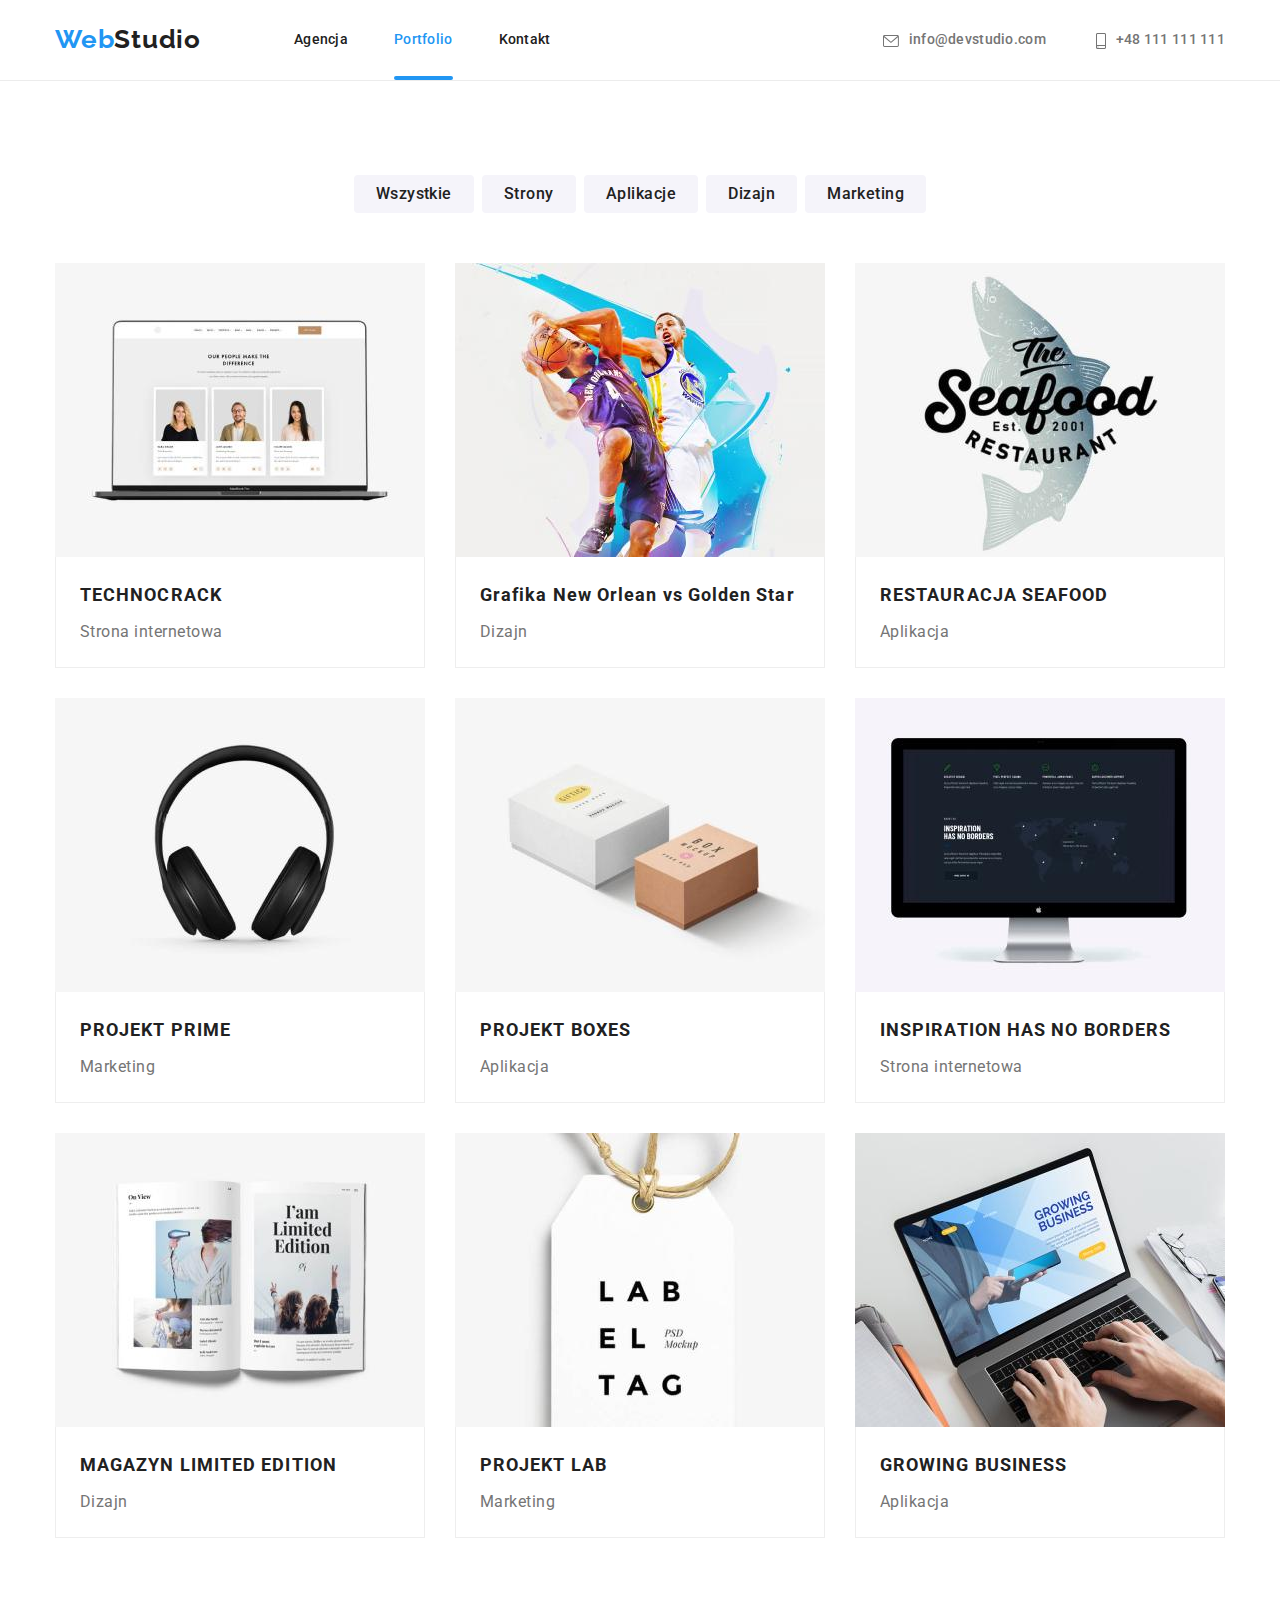
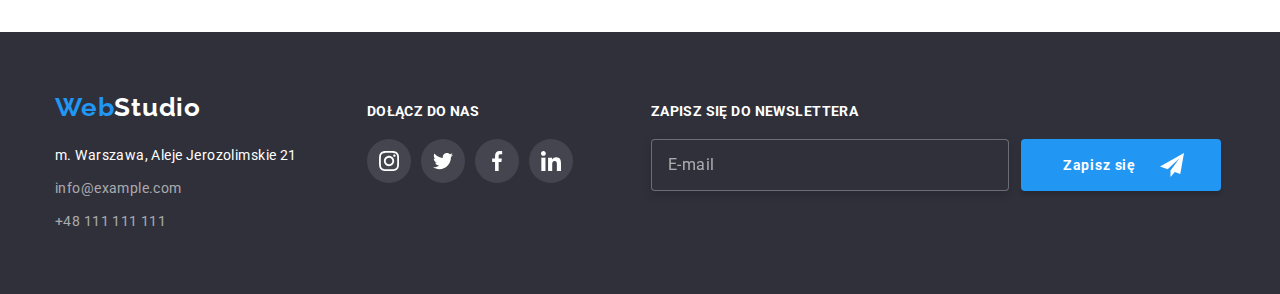
==== portfolio.html @ e866602e "Wykonano kopię plików poprzedniej pracy" ====
<!DOCTYPE html>
<html lang="pl">

<head>
    <meta charset="UTF-8">
    <meta http-equiv="X-UA-Compatible" content="IE=edge">
    <meta name="viewport" content="width=device-width, initial-scale=1.0">
    <link rel="stylesheet"
        href="https://cdnjs.cloudflare.com/ajax/libs/modern-normalize/1.0.0/modern-normalize.min.css" />
    <link rel="stylesheet" href="./css/styles.css">
    <link rel="preconnect" href="https://fonts.googleapis.com">
    <link rel="preconnect" href="https://fonts.gstatic.com" crossorigin>
    <link
        href="https://fonts.googleapis.com/css2?family=Raleway:wght@700&family=Roboto:wght@400;500;700;900&display=swap"
        rel="stylesheet">
    <title>Portfolio</title>
</head>

<body>
    <!-- HEADER -->
    <header class="header">
        <div class="container">
            <!-- Main navigation -->
            <nav class="navigation">
                <a class="navigation-logo link" href="./index.html"><span class="text-even-theme">Web</span><span
                        class="text-light-theme">Studio</span></a>
                <ul class="navigation-list list">
                    <li class="navigation-list-item"><a class="navigation-list-link link"
                            href="./index.html">Agencja</a>
                    </li>
                    <li class="navigation-list-item"><a class="navigation-list-link link active"
                            href="./portfolio.html"><span class="navigation-list-link-portfolio">Portfolio</span></a>
                    <li class="navigation-list-item"><a class="navigation-list-link link" href="#">Kontakt</a></li>
                </ul>
            </nav>
            <ul class="header-address-list list">
                <li class="header-address-list-item">
                    <a class="header-address-mail link" href="mailto:info@devstudio.com">
                        <svg class="header-address-icon" width="16" height="12">
                            <use href="./images/svg/icons.svg#icon-envelope"></use>
                        </svg>info@devstudio.com</a>
                </li>
                <li class="header-address-list-item">

                    <a class="header-address-phone link" href="tel:+48111111111">
                        <svg class="header-address-icon" width="10" height="16">
                            <use href="./images/svg/icons.svg#icon-smartphone"></use>
                        </svg>+48
                        111
                        111
                        111</a>
                </li>
            </ul>
        </div>
    </header>

    <!-- Unique page conten -->
    <main>
        <!-- PORTFOLIO -->
        <section class="portfolio-view section">
            <div class="container portfolio-filter">
                <ul class="filter-buttons-list list">
                    <li class="filter-buttons-item"><button class="btn" type="button">Wszystkie</button></li>
                    <li class="filter-buttons-item"><button class="btn" type="button">Strony</button></li>
                    <li class="filter-buttons-item"><button class="btn" type="button">Aplikacje</button></li>
                    <li class="filter-buttons-item"><button class="btn" type="button">Dizajn</button></li>
                    <li class="filter-buttons-item"><button class="btn" type="button">Marketing</button></li>
                </ul>
            </div>

            <!-- PORTFOLIO LIST -->
            <div class="container">
                <ul class="portfolio-list list">
                    <li class="portfolio-list-item">
                        <img class="portfolio-list-img" src="./images/portfolio/Technocrack.jpg" width="370"
                            height="294" alt="Strona internetowa wyświetlona na laptopie">
                        <div class="overlay">
                            <p class="overlay-text">
                                Technocrack jest popularną platformą wykorzystywaną do
                                rozpowszechniania koronawirusa. Firmy wykorzystują tę
                                platformę do celów szpiegowskich i ataków na niezabezpieczone
                                serwery konkurencji
                            </p>
                        </div>
                        <div class="portfolio-list-wraper">
                            <h3 class="third-header portfolio-third-header-name">Technocrack</h3>
                            <p class="portfolio-project-description">Strona internetowa</p>
                        </div>
                    </li>
                    <li class="portfolio-list-item">
                        <img class="portfolio-list-img" src="./images/portfolio/GrafikaNewOrleanvsGoldenStar.jpg"
                            width="370" height="294" alt="Dwóch grających koszykarzy z drużyn New Orlean i Golden Star">
                        <div class="overlay">
                            <p class="overlay-text">
                                Technocrack jest popularną platformą wykorzystywaną do
                                rozpowszechniania koronawirusa. Firmy wykorzystują tę
                                platformę do celów szpiegowskich i ataków na niezabezpieczone
                                serwery konkurencji
                            </p>
                        </div>
                        <div class="portfolio-list-wraper">
                            <h3 class="portfolio-third-header-name">Grafika New Orlean vs Golden Star</h3>
                            <p class="portfolio-project-description">Dizajn</p>
                        </div>
                    </li>
                    <li class="portfolio-list-item">
                        <img class="portfolio-list-img" src="./images/portfolio/RestauracjaSeafood.jpg" width="370"
                            height="294" alt="Logo na tle ryby restauracji The Seafood istniejącej od 2001r.">
                        <div class="overlay">
                            <p class="overlay-text">
                                Technocrack jest popularną platformą wykorzystywaną do
                                rozpowszechniania koronawirusa. Firmy wykorzystują tę
                                platformę do celów szpiegowskich i ataków na niezabezpieczone
                                serwery konkurencji
                            </p>
                        </div>
                        <div class="portfolio-list-wraper">
                            <h3 class="third-header portfolio-third-header-name">Restauracja Seafood</h3>
                            <p class="portfolio-project-description">Aplikacja</p>
                        </div>
                    </li>
                    <li class="portfolio-list-item">
                        <img class="portfolio-list-img" src="./images/portfolio/ProjektPrime.jpg" width="370"
                            height="294" alt="Czarne słuchawki nauszne">
                        <div class="overlay">
                            <p class="overlay-text">
                                Technocrack jest popularną platformą wykorzystywaną do
                                rozpowszechniania koronawirusa. Firmy wykorzystują tę
                                platformę do celów szpiegowskich i ataków na niezabezpieczone
                                serwery konkurencji
                            </p>
                        </div>
                        <div class="portfolio-list-wraper">
                            <h3 class="third-header portfolio-third-header-name">Projekt Prime</h3>
                            <p class="portfolio-project-description">Marketing</p>
                        </div>
                    </li>
                    <li class="portfolio-list-item">
                        <img class="portfolio-list-img" src="./images/portfolio/ProjektBoxes.jpg" width="370"
                            height="294"
                            alt="Projekt dwóch pudełek. Pierwsze od lewej białe kwadratowe, drugie prostokątne pomarańczowe">
                        <div class="overlay">
                            <p class="overlay-text">
                                Technocrack jest popularną platformą wykorzystywaną do
                                rozpowszechniania koronawirusa. Firmy wykorzystują tę
                                platformę do celów szpiegowskich i ataków na niezabezpieczone
                                serwery konkurencji
                            </p>
                        </div>
                        <div class="portfolio-list-wraper">
                            <h3 class="third-header portfolio-third-header-name">Projekt Boxes</h3>
                            <p class="portfolio-project-description">Aplikacja</p>
                        </div>
                    </li>
                    <li class="portfolio-list-item">
                        <img class="portfolio-list-img" src="./images/portfolio/InspirationHasNoBorders.jpg" width="370"
                            height="294" alt="Monito Apple z wyświetloną stroną: Inspiration has no borders">
                        <div class="overlay">
                            <p class="overlay-text">
                                Technocrack jest popularną platformą wykorzystywaną do
                                rozpowszechniania koronawirusa. Firmy wykorzystują tę
                                platformę do celów szpiegowskich i ataków na niezabezpieczone
                                serwery konkurencji
                            </p>
                        </div>
                        <div class="portfolio-list-wraper">
                            <h3 class="third-header portfolio-third-header-name">Inspiration has no Borders</h3>
                            <p class="portfolio-project-description">Strona internetowa</p>
                        </div>
                    </li>
                    <li class="portfolio-list-item">
                        <img class="portfolio-list-img" src="./images/portfolio/MagazynLimitedEdition.jpg" width="370"
                            height="294" alt="Otwarty magazyn na stonie z napisem: 'I'am Limited Edition'">
                        <div class="overlay">
                            <p class="overlay-text">
                                Technocrack jest popularną platformą wykorzystywaną do
                                rozpowszechniania koronawirusa. Firmy wykorzystują tę
                                platformę do celów szpiegowskich i ataków na niezabezpieczone
                                serwery konkurencji
                            </p>
                        </div>
                        <div class="portfolio-list-wraper">
                            <h3 class="third-header portfolio-third-header-name">Magazyn Limited Edition</h3>
                            <p class="portfolio-project-description">Dizajn</p>
                        </div>
                    </li>
                    <li class="portfolio-list-item">
                        <img class="portfolio-list-img" src="./images/portfolio/ProjektLAB.jpg" width="370" height="294"
                            alt="Biała etykieta na sznurku z napisem: 'LAB EL TAG PSD Mockup'">
                        <div class="overlay">
                            <p class="overlay-text">
                                Technocrack jest popularną platformą wykorzystywaną do
                                rozpowszechniania koronawirusa. Firmy wykorzystują tę
                                platformę do celów szpiegowskich i ataków na niezabezpieczone
                                serwery konkurencji
                            </p>
                        </div>
                        <div class="portfolio-list-wraper">
                            <h3 class="third-header portfolio-third-header-name">Projekt LAB</h3>
                            <p class="portfolio-project-description">Marketing</p>
                        </div>
                    </li>
                    <li class="portfolio-list-item">
                        <img class="portfolio-list-img" src="./images/portfolio/GrowingBusiness.jpg" width="370"
                            height="294" alt="Pisanie na klawiaturze lapropa">
                        <div class="overlay">
                            <p class="overlay-text">
                                Technocrack jest popularną platformą wykorzystywaną do
                                rozpowszechniania koronawirusa. Firmy wykorzystują tę
                                platformę do celów szpiegowskich i ataków na niezabezpieczone
                                serwery konkurencji
                            </p>
                        </div>
                        <div class="portfolio-list-wraper">
                            <h3 class="third-header portfolio-third-header-name">Growing Business</h3>
                            <p class="portfolio-project-description">Aplikacja</p>
                        </div>
                    </li>
                </ul>
            </div>
        </section>
    </main>

    <!-- Page footer - left side -->
    <footer class="footer">
        <div class="container">
            <div class="footer-left-side">
                <a class="navigation-logo link" href="./index.html"><span class="text-even-theme">Web</span><span
                        class="text-dark-theme">Studio</span></a>
                <address class=" address">
                    <ul class="footer-list list">
                        <li class="footer-list-item"><a class="footer-address-maps link"
                                href="https://goo.gl/maps/m3muW4rAkbrLs5uR9" target="_blank">m. Warszawa, Aleje
                                Jerozolimskie
                                21</a></li>
                        <li class="footer-list-item"><a class="footer-address-mail link"
                                href="mailto:info@example.com">info@example.com</a></li>
                        <li class="footer-list-item"><a class="footer-address-phone link" href="tel:+48111111111">+48
                                111
                                111
                                111</a></li>
                    </ul>
                </address>
            </div>
            <!-- Page footer - center -->
            <div class="footer-center">
                <h3 class="third-header footer-third-header">dołącz do nas</h3>
                <ul class="social-list list">
                    <li class="social-list-item">
                        <a class="social-list-link" href="#">
                            <svg class="social-icon" width="20" height="20">
                                <use href="./images/svg/icons.svg#icon-instagram"></use>
                            </svg>
                        </a>
                    </li>
                    <li class="social-list-item"><a class="social-list-link" href="#">
                            <svg class="social-icon" width="20" height="20">
                                <use href="./images/svg/icons.svg#icon-twitter"></use>
                            </svg>
                        </a></li>
                    <li class="social-list-item"><a class="social-list-link" href="#">
                            <svg class="social-icon" width="20" height="20">
                                <use href="./images/svg/icons.svg#icon-facebook"></use>
                            </svg>
                        </a></li>
                    <li class="social-list-item"><a class="social-list-link" href="#">
                            <svg class="social-icon" width="20" height="20">
                                <use href="./images/svg/icons.svg#icon-linkedin"></use>
                            </svg>
                        </a></li>
                </ul>
            </div>
            <!-- Page footer - right side - newsletter-->
            <div class="footer-newsletter">
                <h3 class="third-header footer-third-header">zapisz się do newslettera</h3>
                <form class="footer-newsletter-form" name="footer-newsletter" autocomplete="on" formvalidate>
                    <label class="footer-newsletter-email">
                        <input class="newsletter-email" type="email" name="email" placeholder="E-mail"></label>
                    <button class="newsletter-btn" type="submit">Zapisz się
                        <svg class="newsletter-btn-icon" width="24" height="24">
                            <use href="./images/svg/icons.svg#icon-send"></use>
                        </svg></button>
                </form>
            </div>
        </div>
    </footer>

</body>

</html>
---- css/styles.css ----
:root {
  --main-font: 'Roboto', sans-serif;
  --second-font: 'Raleway', sans-serif;
  --main-color: #2196f3;
  --icon-color: #afb1b8;
  --main-colorFont: #212121;
  --second-colorFont: #757575;
  --third-colorFont: #ffffff;
  --main-bgc: #e5e5e5;
  --dark-bgc: #2f303a;
  --grey-bgc: #f5f4fa;
  --light-bgc: #ffffff;
  --light2-bgc: #eeeeee;
}

body {
  font-family: var(--main-font), 'Raleway', sans-serif;
  color: var(--main-colorFont);
}

h1,
h2,
h3,
h4,
h5,
h6 {
  margin: 0;
  padding: 0;
}

ol,
ul {
  margin: 0;
  padding: 0;
}

p {
  margin: 0;
  padding: 0;
}

img {
  display: block;
}

.list {
  list-style: none;
}

.link {
  text-decoration: none;
}

.container {
  width: 1200px;
  margin: 0 auto;
  padding: 0 15px;
  align-items: center;
}

.section {
  padding-top: 94px;
}

.section:not(.hero-down-side) {
  padding-bottom: 94px;
}

/* ========= COMPONENTS ======== */
.header {
  background-color: var(--light-bgc);
  border-bottom: 1px solid #ececec;
}
.navigation-list-link,
.header-address-mail,
.header-address-phone {
  font-weight: 500;
  font-style: normal;
  font-size: 14px;
  line-height: 1.143;
  letter-spacing: 0.02em;
}

.third-header {
  font-weight: 700;
  font-size: 14px;
  line-height: 1.143;
  letter-spacing: 0.03em;
  text-transform: uppercase;
}

.footer {
  padding: 60px 0;
  font-size: 14px;
  line-height: 1.714;
  letter-spacing: 0.03em;
  background-color: var(--dark-bgc);
}

.address {
  font-style: normal;
}

/* ======= END COMPONENTS ====== */

/* ========== HEADER ========== */
/* =========== LOGO =========== */
.navigation-logo {
  font-family: var(--second-font);
  font-weight: 700;
  font-size: 26px;
  line-height: 1.192;
  letter-spacing: 0.03em;
  color: var(--main-colorFont);
}

.navigation-logo .text-even-theme {
  color: var(--main-color);
}

.navigation-logo .text-light-theme {
  color: var(--main-colorFont);
}

.navigation-logo .text-dark-theme {
  color: var(--third-colorFont);
}
/* ========= END LOGO ========== */

.header .container {
  display: flex;
  padding-top: 24px;
  padding-bottom: 25px;
  align-items: center;
}

.navigation {
  display: flex;
}

.navigation-logo {
  margin-right: 93px;
}

.navigation-list-item {
  position: relative;
}

.navigation-list-item:not(:last-child) {
  margin-right: 46px;
}

.navigation-list-link:after {
  content: '';
  display: block;
  position: absolute;
  top: 46px;
  width: 100%;
  height: 4px;
  background: transparent;
  border-radius: 2px;
}

.navigation-list-link.active:after {
  background-color: var(--main-color);
}

.navigation-list {
  display: flex;
  align-items: center;
}

.header-address-list {
  display: flex;
  margin-left: auto;
}

.header-address-phone {
  margin-left: 50px;
}

.header-address-icon {
  margin-right: 10px;
  vertical-align: middle;
  fill: currentColor;
}

.navigation-list-link {
  color: var(--main-colorFont);
  transition: color 0.5s cubic-bezier(0.4, 0, 0.2, 1);
}

.navigation-list-link-agency {
  color: var(--main-color);
}

.header-address-mail,
.header-address-phone {
  color: var(--second-colorFont);
  transition: color 0.5s cubic-bezier(0.4, 0, 0.2, 1);
}

.navigation-list-link:hover,
.navigation-list-link:focus,
.header-address-mail:hover,
.header-address-mail:focus,
.header-address-phone:hover,
.header-address-phone:focus {
  color: var(--main-color);
}
/* ========== END HEADER ========== */

/* ==========   MAIN   ========== */
/* =======   HERO up side ======= */
.hero-up-side .container {
  display: flex;
  flex-direction: column;
  padding-top: 200px;
  padding-bottom: 200px;
}

.hero-up-side {
  background-color: var(--dark-bgc);
  background-image: linear-gradient(rgba(47, 48, 58, 0.4), rgba(47, 48, 58, 0.4)),
    url(../images/background/bg_hero.jpg);
  /* background-size: cover; */
  background-repeat: no-repeat;
  background-position: center;
  color: var(--third-colorFont);
}

.hero-main-header {
  padding-bottom: 30px;
  max-width: 696px;
  font-weight: 900;
  font-size: 44px;
  line-height: 1.364;
  text-align: center;
  letter-spacing: 0.06em;
  text-transform: uppercase;
}

.modal-btn {
  padding: 10px 41px;
  font-weight: 700;
  font-size: 16px;
  line-height: 1.875;
  text-align: center;
  letter-spacing: 0.06em;
  box-shadow: 0px 4px 4px rgba(0, 0, 0, 0.15);
  border-radius: 4px;
  border: none;
  background-color: var(--main-color);
  color: var(--third-colorFont);
  cursor: pointer;
}
/* ====== END HERO up side ====== */

/* ======   HERO down side ====== */
.hero-up-side .container {
  display: flex;
}

.hero-list {
  display: flex;
  justify-content: space-between;
}

.hero-list-item {
  max-width: 270px;
  align-items: center;
}

.hero-list-icon-bg {
  display: flex;
  align-items: center;
  justify-content: center;
  height: 120px;
  margin-bottom: 30px;
  border-radius: 4px;
  background-color: var(--grey-bgc);
}

.hero-description {
  margin-top: 10px;
  font-size: 14px;
  line-height: 1.714;
  letter-spacing: 0.03em;
  color: var(--second-colorFont);
}
/* ====   END HERO down side ==== */

/* =========   ABOUT US ========= */
.about .container {
  display: flex;
  flex-direction: column;
}

.about-img-list {
  display: flex;
}

.second-header {
  padding-bottom: 50px;
  font-weight: 700;
  font-size: 36px;
  line-height: 1.167;
  text-align: center;
  letter-spacing: 0.03em;
}

.about-img-list-item {
  position: relative;
}

.about-img-list-item:not(:last-child) {
  margin-right: 30px;
}

.about-img-text {
  position: absolute;
  display: block;
  top: 224px;
  padding: 27px;
  width: 100%;
  font-weight: 700;
  font-size: 14px;
  line-height: 1.143;
  text-align: center;
  letter-spacing: 0.03em;
  text-transform: uppercase;
  color: var(--third-colorFont);
  background: rgba(47, 48, 58, 0.8);
}

/* =======   END ABOUT US ======= */

/* =========  OUR TEAM ========== */
.team .container {
  display: flex;
  flex-direction: column;
}

.team-list {
  display: flex;
}

.team-list-item {
  display: flex;
  flex-direction: column;
  background: var(--light-bgc);
  box-shadow: 0px 1px 3px rgba(0, 0, 0, 0.12), 0px 1px 1px rgba(0, 0, 0, 0.14),
    0px 2px 1px rgba(0, 0, 0, 0.2);
  border-radius: 0px 0px 4px 4px;
}

.team-list-item:not(:last-child) {
  margin-right: 30px;
}

.team-third-header-name,
.team-list-job {
  font-size: 16px;
  line-height: 1.188;
  letter-spacing: 0.03em;
  text-align: center;
}

.team {
  background-color: var(--grey-bgc);
}

.team-third-header-name {
  margin-top: 30px;
  margin-bottom: 10px;
  font-weight: 500;
}

.team-list-job {
  margin-bottom: 16px;
  color: var(--second-colorFont);
}

.social-list {
  display: flex;
  justify-content: center;
  margin-bottom: 30px;
}

.social-list-item {
  display: flex;
  justify-content: center;
}

.social-list-item:not(:last-child) {
  margin-right: 10px;
}

.social-list-link {
  display: flex;
  align-items: center;
  justify-content: center;
  height: 44px;
  width: 44px;
  fill: var(--icon-color);
  background-color: var(--light-bgc);
  border-radius: 50%;
  transition: background-color 0.5s cubic-bezier(0.4, 0, 0.2, 1),
    fill 0.5s cubic-bezier(0.4, 0, 0.2, 1);
}

.social-list-link:hover,
.social-list-link:focus {
  background-color: var(--main-color);
  fill: var(--light-bgc);
}
/* =======  END OUR TEAM ======== */

/* =======  OUR CUSTOMERS ======= */
.customers .container {
  display: flex;
  flex-direction: column;
}

.customers-list {
  display: flex;
  justify-content: center;
  margin: auto;
  /* ustawić margin */
}

.customers-list-item {
  display: flex;
  justify-content: center;
}

.customers-list-item:not(:last-child) {
  margin-right: 30px;
}

.customers-list-link {
  display: flex;
  justify-content: center;
  align-items: center;
  height: 92px;
  width: 170px;
  fill: var(--icon-color);
  border: 1px solid var(--icon-color);
  border-radius: 4px;
  transition: border-color 0.5s cubic-bezier(0.4, 0, 0.2, 1), fill 0.5s cubic-bezier(0.4, 0, 0.2, 1);
}

.customers-list-link:hover,
.customers-list-link:focus {
  border-color: var(--main-color);
  fill: var(--main-color);
}
/* ===== END  OUR CUSTOMERS ===== */
/* ========== END MAIN ========== */

/* ==========  FOOTER =========== */
.footer .container {
  display: flex;
  /* flex-direction: column; */
  align-items: baseline;
}

.footer-left-side {
  margin-right: 70px;
}

.footer-center {
  margin-right: 78px;
}

.address {
  margin-top: 20px;
}

.footer-list-item:nth-child(2) {
  margin: 9px 0;
}

.footer-address-maps {
  color: var(--third-colorFont);
  transition: color 0.5s cubic-bezier(0.4, 0, 0.2, 1);
}
.footer-address-mail,
.footer-address-phone {
  color: rgba(255, 255, 255, 0.6);
  transition: color 0.5s cubic-bezier(0.4, 0, 0.2, 1);
}

.footer-address-maps:hover,
.footer-address-maps:focus,
.footer-address-mail:hover,
.footer-address-mail:focus,
.footer-address-phone:hover,
.footer-address-phone:focus {
  color: var(--main-color);
}

.footer-third-header {
  margin-bottom: 20px;
  color: var(--third-colorFont);
}

.footer .social-list-link {
  fill: var(--light-bgc);
  background: rgba(255, 255, 255, 0.1);
  transition: background-color 0.5s cubic-bezier(0.4, 0, 0.2, 1),
    fill 0.5s cubic-bezier(0.4, 0, 0.2, 1);
}

.footer .social-list-link:hover,
.footer .social-list-link:focus {
  background-color: var(--main-color);
  fill: var(--light-bgc);
}
.footer-newsletter-form {
  display: flex;
}

.newsletter-email,
.newsletter-email::placeholder {
  font-size: 16px;
  line-height: 1.25;
  letter-spacing: 0.03em;
  color: rgba(255, 255, 255, 0.6);
}

.newsletter-email {
  display: flex;
  align-items: center;
  margin-right: 12px;
  padding: 15px 16px;
  width: 358px;
  border: 1px solid rgba(255, 255, 255, 0.3);
  box-sizing: border-box;
  filter: drop-shadow(0px 4px 4px rgba(0, 0, 0, 0.15));
  border-radius: 4px;
  background-color: var(--dark-bgc);
  outline: none;
  transition: border-color 250ms cubic-bezier(0.4, 0, 0.2, 1);
}

/* .newsletter-email:hover, */
.newsletter-email:focus {
  border-color: var(--main-color);
}

.newsletter-btn {
  display: flex;
  align-items: center;
  padding: 10px 24px 10px 42px;
  width: 200px;
  font-weight: 700;
  font-size: 1.875;
  line-height: 30px;
  letter-spacing: 0.06em;
  color: var(--third-colorFont);
  background: var(--main-color);
  box-shadow: 0px 4px 4px rgba(0, 0, 0, 0.15);
  border-radius: 4px;
  border: none;
  outline: none;
  cursor: pointer;
}

.newsletter-btn-icon {
  margin-left: 24px;
  /* margin-right: 24px; */
}

/* ========  END FOOTER ========= */

/* =========  MODAL WINDOW ========== */

.backdrop {
  position: fixed;
  top: 0;
  left: 0;
  height: 100%;
  width: 100%;
  background: rgba(0, 0, 0, 0.2);
  transition: opacity 0.5s cubic-bezier(0.4, 0, 0.2, 1);
}

.is-hidden {
  opacity: 0;
  visibility: visible;
  pointer-events: none;
}

.modal {
  position: absolute;
  top: 50%;
  left: 50%;
  transform: translate(-50%, -50%);
  padding: 40px;
  width: 528px;
  min-height: 581px;
  background: var(--light-bgc);
  box-shadow: 0px 1px 3px rgba(0, 0, 0, 0.12), 0px 1px 1px rgba(0, 0, 0, 0.14),
    0px 2px 1px rgba(0, 0, 0, 0.2);
  border-radius: 4px;
  transition: transform 0.5s cubic-bezier(0.4, 0, 0.2, 1), opacity 0.5s cubic-bezier(0.4, 0, 0.2, 1);
  transform: translate3d(-50%, -50%, 0) scale3d(1, 1, 1);
  opacity: 1;
}

.is-hidden .modal {
  transform: translate3d(-50%, -50%, 0) scale3d(0, 0, 0);
  opacity: 0;
}

.modal-btn-close {
  position: absolute;
  top: 8px;
  right: 8px;
  width: 30px;
  height: 30px;
  background: var(--light-bgc);
  border: 1px solid rgba(0, 0, 0, 0.1);
  border-radius: 50%;
  cursor: pointer;
}

.close-btn {
  position: absolute;
  top: 8px;
  right: 8px;
}

.modal-form-header {
  margin-bottom: 12px;
  font-weight: 700;
  font-size: 20px;
  line-height: 1.15;
  text-align: center;
  letter-spacing: 0.03em;
  color: var(--main-colorFont);
}

.modal-form {
  display: flex;
  flex-direction: column;
}

.modal-form-field {
  font-size: 12px;
  line-height: 1.667;
  letter-spacing: 0.01em;
  color: var(--second-colorFont);
}

.modal-form-field:not(:nth-of-type(4)) {
  margin-bottom: 10px;
}

.modal-form-input-wrapper {
  position: relative;
  display: block;
  margin-top: 4px;
}

.modal-form-input {
  padding-left: 42px;
  width: 100%;
  height: 40px;
  border: 1px solid rgba(33, 33, 33, 0.2);
  background: var(--light-bgc);
  border-radius: 4px;
  transition: border-color 250ms cubic-bezier(0.4, 0, 0.2, 1);
  outline: none;
}

.modal-form-input:focus,
.modal-form-message:focus {
  border-color: var(--main-color);
}

.modal-form-icon {
  position: absolute;
  display: block;
  top: 50%;
  left: 15px;
  transform: translateY(-50%);
  transition: fill 250ms cubic-bezier(0.4, 0, 0.2, 1);
}

.modal-form-input:focus + .modal-form-icon {
  fill: var(--main-color);
}

.modal-form-message {
  margin-top: 4px;
  padding: 12px 16px;
  width: 100%;
  height: 120px;
  border: 1px solid rgba(33, 33, 33, 0.2);
  box-sizing: border-box;
  border-radius: 4px;
  resize: none;
  outline: none;
  transition: border-color 250ms cubic-bezier(0.4, 0, 0.2, 1);
}

.modal-form-message::placeholder {
  color: rgba(117, 117, 117, 0.5);
}

.modal-form-policy-text {
  margin: 20px auto 30px;
  font-size: 14px;
  line-height: 1.714;
  letter-spacing: 0.03em;
  color: var(--second-colorFont);
}

.modal-form-policy-text::before {
  content: '';
  display: inline-block;
  margin-right: 7px;
  width: 16px;
  height: 16px;
  border: 2px solid var(--main-colorFont);
  border-radius: 2px;
}

.modal-form-policy:checked + .modal-form-policy-text::before {
  background-color: var(--main-color);
  border: 0.2px solid var(--main-color);
  background-image: url("data:image/svg+xml;charset=utf8,%3Csvg width='16' height='15' viewBox='0 0 16 15' fill='none' xmlns='http://www.w3.org/2000/svg'%3E%3Crect width='16' height='15' rx='2' fill='%232196F3'/%3E%3Cpath d='M3.95703 7.75166L3.88825 7.68604L3.81923 7.75141L2.93123 8.59258L2.85486 8.66492L2.93097 8.73753L6.42671 12.0724L6.49574 12.1382L6.56476 12.0724L14.069 4.91352L14.1449 4.84116L14.069 4.76881L13.1873 3.92764L13.1183 3.86183L13.0493 3.92761L6.49577 10.1735L3.95703 7.75166Z' fill='white' stroke='white' stroke-width='0.2'/%3E%3C/svg%3E");
  background-repeat: no-repeat;
  background-position: center;
  transition: background-color 250ms cubic-bezier(0.4, 0, 0.2, 1),
    border-color 250ms cubic-bezier(0.4, 0, 0.2, 1);
}

.visually-hiden {
  -moz-appearance: none;
  -webkit-appearance: none;
  appearance: none;
}

.modal-form-policy-link {
  color: var(--main-color);
}

.modal-form-btn {
  display: block;
  margin: 0 auto;
  padding: 10px 76px;
  width: 200px;
  font-weight: 700;
  font-size: 16px;
  line-height: 1.875;
  text-align: center;
  letter-spacing: 0.06em;
  color: var(--third-colorFont);
  background: #2196f3;
  box-shadow: 0px 4px 4px rgba(0, 0, 0, 0.15);
  border: 1px solid var(--main-color);
  border-radius: 4px;
}
/* =====  END MODAL WINDOW ====== */

/* =========  PORTFOLIO ========= */
.portfolio-view .container {
  display: flex;
  justify-content: center;
}

.filter-buttons-list {
  display: flex;
  margin-bottom: 50px;
}

.filter-buttons-item:not(:last-child) {
  margin-right: 8px;
}

.navigation-list-link-portfolio {
  color: var(--main-color);
}

.btn {
  padding: 6px 22px;
  font-family: var(--main-font);
  font-weight: 500;
  font-size: 16px;
  line-height: 1.625;
  text-align: center;
  letter-spacing: 0.03em;
  color: var(--main-colorFont);
  background: var(--grey-bgc);
  border-radius: 4px;
  border: none;
  cursor: pointer;
  transition: background-color 0.5s cubic-bezier(0.4, 0, 0.2, 1),
    color 0.5s cubic-bezier(0.4, 0, 0.2, 1), box-shadow 0.5s cubic-bezier(0.4, 0, 0.2, 1);
}

.btn:hover,
.btn:focus {
  background-color: var(--main-color);
  color: var(--third-colorFont);
  box-shadow: 0px 3px 1px rgba(0, 0, 0, 0.1), 0px 1px 2px rgba(0, 0, 0, 0.08),
    0px 2px 2px rgba(0, 0, 0, 0.12);
}
/* =======  END PORTFOLIO ======= */

/* ======  PORTFOLIO VIEW  ====== */
.portfolio-list {
  display: flex;
  justify-content: space-between;
  flex-wrap: wrap;
}

.portfolio-list-item {
  position: relative;
  margin-bottom: 30px;
  background: var(--light-bgc);
  overflow: hidden;
  cursor: pointer;
  transition: box-shadow 0.5s cubic-bezier(0.4, 0, 0.2, 1);
}

.portfolio-list-item:hover,
.portfolio-list-item:focus {
  box-shadow: 0px 1px 1px rgba(0, 0, 0, 0.12), 0px 4px 4px rgba(0, 0, 0, 0.06),
    1px 4px 6px rgba(0, 0, 0, 0.16);
}

.portfolio-list-item:nth-child(n + 7) {
  margin-bottom: 0;
}

.overlay {
  position: absolute;
  display: flex;
  padding-left: 24px;
  padding-right: 45px;
  height: 294px;
  top: 0;
  background: rgba(33, 150, 243, 0.9);
  transform: translateY(295px);
  transition: transform 0.5s cubic-bezier(0.4, 0, 0.2, 1);
}

.portfolio-list-item:hover .overlay {
  transform: translateY(0);
}

.overlay-text {
  margin: auto;
  font-weight: 400;
  font-size: 18px;
  line-height: 1.556;
  color: var(--third-colorFont);
  letter-spacing: 0.03em;
}

.portfolio-list-wraper {
  position: relative;
  background: var(--light-bgc);
  border-right: 1px solid var(--light2-bgc);
  border-bottom: 1px solid var(--light2-bgc);
  border-left: 1px solid var(--light2-bgc);
}

.portfolio-third-header-name {
  padding: 20px 24px 4px;
  font-weight: 700;
  font-size: 18px;
  line-height: 2;
  letter-spacing: 0.06em;
}

.portfolio-project-description {
  padding-bottom: 20px;
  padding-left: 24px;
  font-size: 16px;
  line-height: 1.875;
  letter-spacing: 0.03em;
  color: var(--second-colorFont);
}
/* ====  END PORTFOLIO VIEW  ==== */
/* =======  END PORTFOLIO ======= */
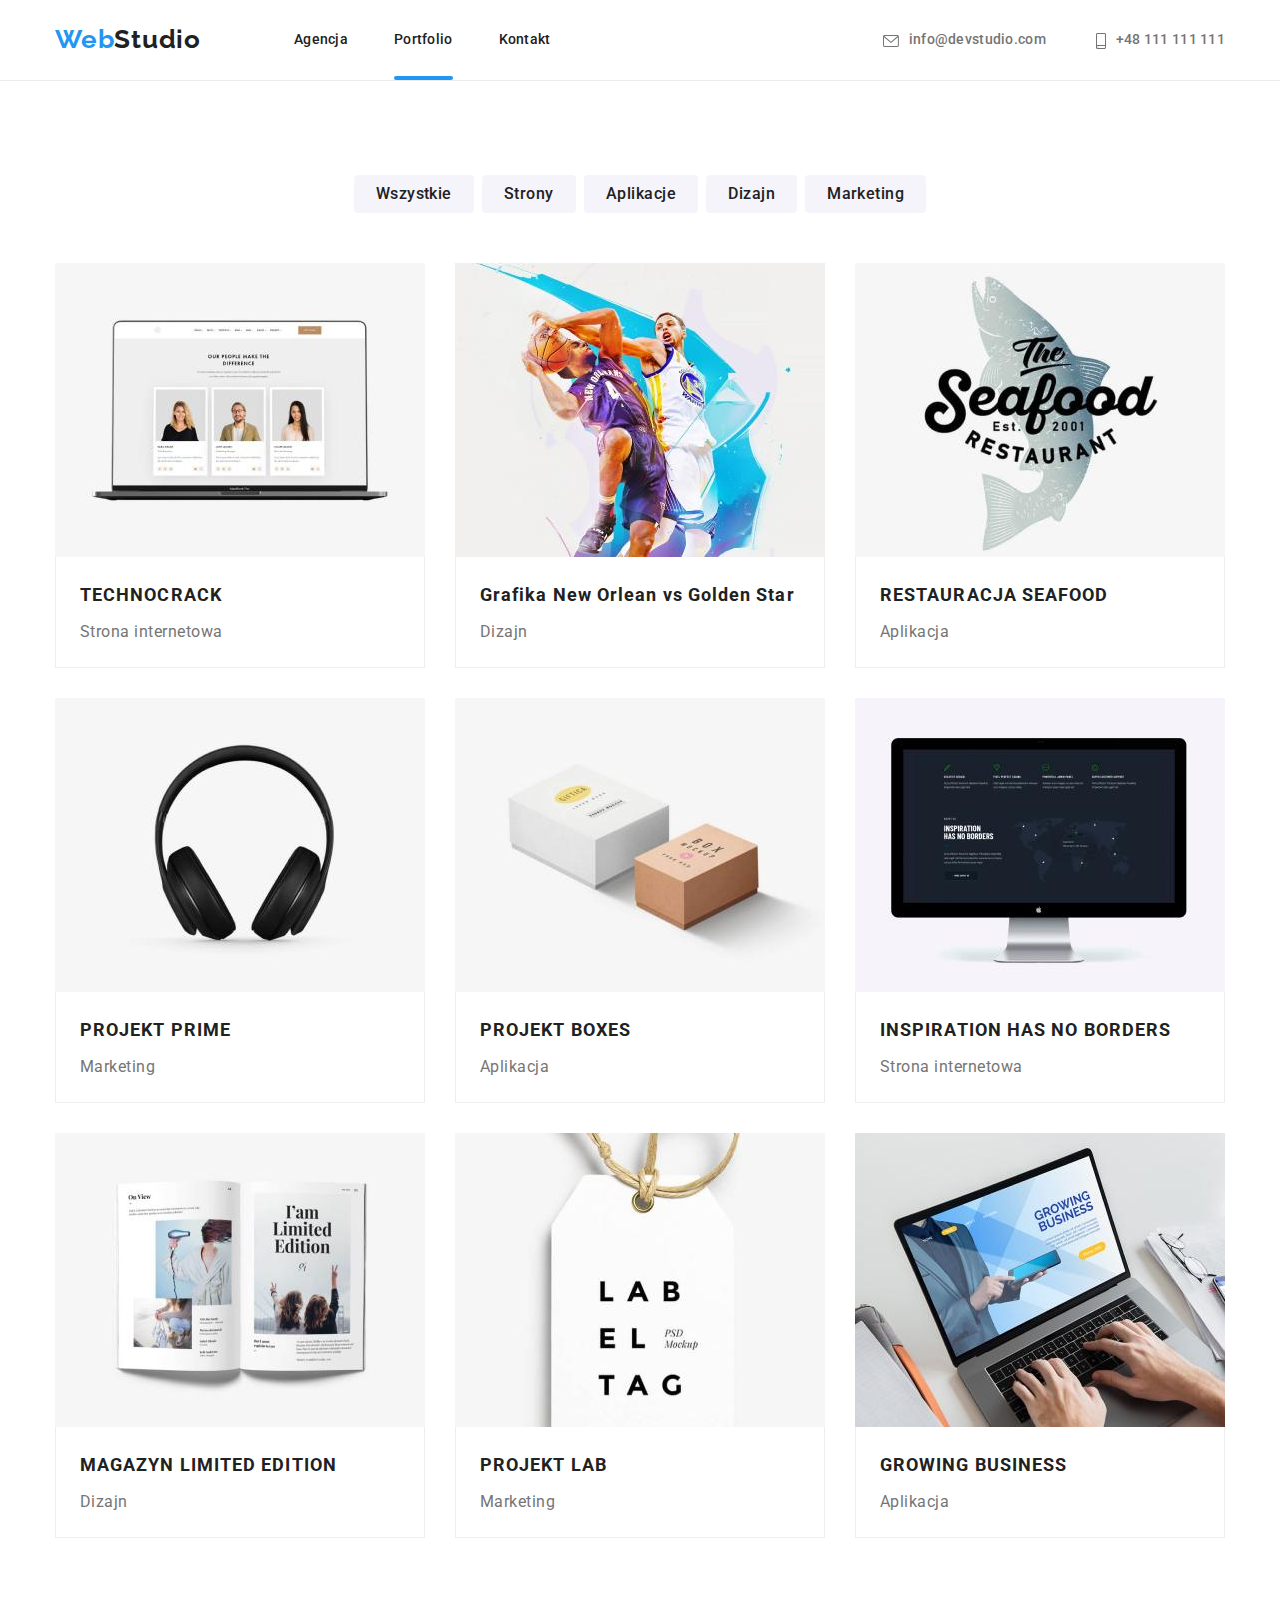
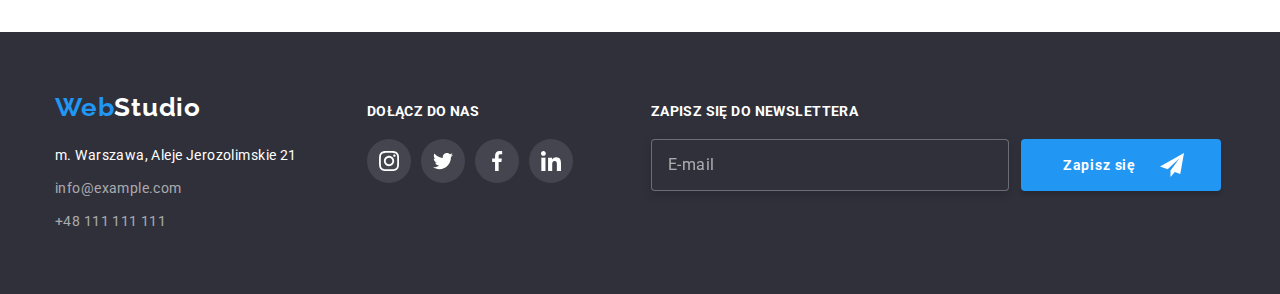
==== commit d7ec0ec3: "Deklaracja zmiennych wg SASS" ====
--- a/portfolio.html
+++ b/portfolio.html
@@ -7,7 +7,7 @@
     <meta name="viewport" content="width=device-width, initial-scale=1.0">
     <link rel="stylesheet"
         href="https://cdnjs.cloudflare.com/ajax/libs/modern-normalize/1.0.0/modern-normalize.min.css" />
-    <link rel="stylesheet" href="./css/styles.css">
+    <link rel="stylesheet" href="./css/main.min.css">
     <link rel="preconnect" href="https://fonts.googleapis.com">
     <link rel="preconnect" href="https://fonts.gstatic.com" crossorigin>
     <link
@@ -22,15 +22,15 @@
         <div class="container">
             <!-- Main navigation -->
             <nav class="navigation">
-                <a class="navigation-logo link" href="./index.html"><span class="text-even-theme">Web</span><span
-                        class="text-light-theme">Studio</span></a>
+                <a class="logo link" href="./index.html"><span class="logo--accent">Web</span><span
+                        class="logo--light-theme">Studio</span></a>
                 <ul class="navigation-list list">
-                    <li class="navigation-list-item"><a class="navigation-list-link link"
+                    <li class="navigation-list__item"><a class="navigation-list__link link"
                             href="./index.html">Agencja</a>
                     </li>
-                    <li class="navigation-list-item"><a class="navigation-list-link link active"
-                            href="./portfolio.html"><span class="navigation-list-link-portfolio">Portfolio</span></a>
-                    <li class="navigation-list-item"><a class="navigation-list-link link" href="#">Kontakt</a></li>
+                    <li class="navigation-list__item"><a class="navigation-list__link link active"
+                            href="./portfolio.html"><span class="navigation-list__link-portfolio">Portfolio</span></a>
+                    <li class="navigation-list__item"><a class="navigation-list__link link" href="#">Kontakt</a></li>
                 </ul>
             </nav>
             <ul class="header-address-list list">
@@ -225,8 +225,8 @@
     <footer class="footer">
         <div class="container">
             <div class="footer-left-side">
-                <a class="navigation-logo link" href="./index.html"><span class="text-even-theme">Web</span><span
-                        class="text-dark-theme">Studio</span></a>
+                <a class="logo link" href="./index.html"><span class="logo--accent">Web</span><span
+                        class="logo--dark-theme">Studio</span></a>
                 <address class=" address">
                     <ul class="footer-list list">
                         <li class="footer-list-item"><a class="footer-address-maps link"
--- a/css/main.min.css
+++ b/css/main.min.css
@@ -0,0 +1,2 @@
+.visually-hidden{-moz-appearance:none;-webkit-appearance:none;appearance:none}body{font-family:"Roboto",sans-serif,"Raleway",sans-serif;color:#212121}h1,h2,h3,h4,h5,h6{margin:0;padding:0}ol,ul{margin:0;padding:0}p{margin:0;padding:0}img{display:block}.list{list-style:none}.link{text-decoration:none}.address{font-style:normal}.container{width:1200px;margin:0 auto;padding:0 15px;align-items:center}.section{padding-top:94px}.section:not(.hero-down-side){padding-bottom:94px}.backdrop{position:fixed;top:0;left:0;height:100%;width:100%;background:rgba(0,0,0,0.2);transition:opacity 0.5s cubic-bezier(0.4, 0, 0.2, 1)}.is-hidden{opacity:0;visibility:visible;pointer-events:none}.logo{margin-right:93px;font-family:"Raleway",sans-serif;font-weight:700;font-size:26px;line-height:1.192;letter-spacing:0.03em;color:#212121}.logo .logo--accent{color:#2196f3}.logo .logo--light-theme{color:#212121}.logo .logo--dark-theme{color:#fff}.hero-main-header{padding-bottom:30px;max-width:696px;font-weight:900;font-size:44px;line-height:1.364;text-align:center;letter-spacing:0.06em;text-transform:uppercase}.second-header{padding-bottom:50px;font-weight:700;font-size:36px;line-height:1.167;text-align:center;letter-spacing:0.03em}.about-img-text{position:absolute;display:block;top:224px;padding:27px;width:100%;font-weight:700;font-size:14px;line-height:1.143;text-align:center;letter-spacing:0.03em;text-transform:uppercase;color:#fff;background:rgba(47,48,58,0.8)}.third-header{font-weight:700;font-size:14px;line-height:1.143;letter-spacing:0.03em;text-transform:uppercase}.team-third-header-name,.team-list-job{font-size:16px;line-height:1.188;letter-spacing:0.03em;text-align:center}.team-third-header-name{margin-top:30px;margin-bottom:10px;font-weight:500}.modal-btn{padding:10px 41px;font-weight:700;font-size:16px;line-height:1.875;text-align:center;letter-spacing:0.06em;box-shadow:0px 4px 4px rgba(0,0,0,0.15);border-radius:4px;border:none;background-color:#2196f3;color:#fff;cursor:pointer}.modal-btn-close{position:absolute;top:8px;right:8px;width:30px;height:30px;background:#fff;border:1px solid rgba(0,0,0,0.1);border-radius:50%;cursor:pointer}.close-btn{position:absolute;top:8px;right:8px}.modal-form-btn{display:block;margin:0 auto;padding:10px 76px;width:200px;font-weight:700;font-size:16px;line-height:1.875;text-align:center;letter-spacing:0.06em;color:#fff;background:#2196f3;box-shadow:0px 4px 4px rgba(0,0,0,0.15);border:1px solid #2196f3;border-radius:4px}.btn{padding:6px 22px;font-family:"Roboto",sans-serif;font-weight:500;font-size:16px;line-height:1.625;text-align:center;letter-spacing:0.03em;color:#212121;background:#f5f4fa;border-radius:4px;border:none;cursor:pointer;transition:background-color 0.5s cubic-bezier(0.4, 0, 0.2, 1),color 0.5s cubic-bezier(0.4, 0, 0.2, 1),box-shadow 0.5s cubic-bezier(0.4, 0, 0.2, 1)}.btn:hover,.btn:focus{background-color:#2196f3;color:#fff;box-shadow:0px 3px 1px rgba(0,0,0,0.1),0px 1px 2px rgba(0,0,0,0.08),0px 2px 2px rgba(0,0,0,0.12)}.newsletter-btn{display:flex;align-items:center;padding:10px 24px 10px 42px;width:200px;font-weight:700;font-size:1.875;line-height:30px;letter-spacing:0.06em;color:#fff;background:#2196f3;box-shadow:0px 4px 4px rgba(0,0,0,0.15);border-radius:4px;border:none;outline:none;cursor:pointer}.newsletter-btn-icon{margin-left:24px}.modal{position:absolute;top:50%;left:50%;transform:translate(-50%, -50%);padding:40px;width:528px;min-height:581px;background:#fff;box-shadow:0px 1px 3px rgba(0,0,0,0.12),0px 1px 1px rgba(0,0,0,0.14),0px 2px 1px rgba(0,0,0,0.2);border-radius:4px;transition:transform 0.5s cubic-bezier(0.4, 0, 0.2, 1),opacity 0.5s cubic-bezier(0.4, 0, 0.2, 1);transform:translate3d(-50%, -50%, 0) scale3d(1, 1, 1);opacity:1}.is-hidden .modal{transform:translate3d(-50%, -50%, 0) scale3d(0, 0, 0);opacity:0}.modal-form-header{margin-bottom:12px;font-weight:700;font-size:20px;line-height:1.15;text-align:center;letter-spacing:0.03em;color:#212121}.modal-form{display:flex;flex-direction:column}.modal-form-field{font-size:12px;line-height:1.667;letter-spacing:0.01em;color:#757575}.modal-form-field:not(:nth-of-type(4)){margin-bottom:10px}.modal-form-input-wrapper{position:relative;display:block;margin-top:4px}.modal-form-input{padding-left:42px;width:100%;height:40px;border:1px solid rgba(33,33,33,0.2);background:#fff;border-radius:4px;transition:border-color 250ms cubic-bezier(0.4, 0, 0.2, 1);outline:none}.modal-form-input:focus,.modal-form-message:focus{border-color:#2196f3}.modal-form-icon{position:absolute;display:block;top:50%;left:15px;transform:translateY(-50%);transition:fill 250ms cubic-bezier(0.4, 0, 0.2, 1)}.modal-form-input:focus+.modal-form-icon{fill:#2196f3}.modal-form-message{margin-top:4px;padding:12px 16px;width:100%;height:120px;border:1px solid rgba(33,33,33,0.2);box-sizing:border-box;border-radius:4px;resize:none;outline:none;transition:border-color 250ms cubic-bezier(0.4, 0, 0.2, 1)}.modal-form-message::placeholder{color:rgba(117,117,117,0.5)}.modal-form-policy-text{margin:20px auto 30px;font-size:14px;line-height:1.714;letter-spacing:0.03em;color:#757575}.modal-form-policy-text::before{content:'';display:inline-block;margin-right:7px;width:16px;height:16px;border:2px solid #212121;border-radius:2px}.modal-form-policy:checked+.modal-form-policy-text::before{background-color:#2196f3;border:0.2px solid #2196f3;background-image:url("data:image/svg+xml;charset=utf8,%3Csvg width='16' height='15' viewBox='0 0 16 15' fill='none' xmlns='http://www.w3.org/2000/svg'%3E%3Crect width='16' height='15' rx='2' fill='%232196F3'/%3E%3Cpath d='M3.95703 7.75166L3.88825 7.68604L3.81923 7.75141L2.93123 8.59258L2.85486 8.66492L2.93097 8.73753L6.42671 12.0724L6.49574 12.1382L6.56476 12.0724L14.069 4.91352L14.1449 4.84116L14.069 4.76881L13.1873 3.92764L13.1183 3.86183L13.0493 3.92761L6.49577 10.1735L3.95703 7.75166Z' fill='white' stroke='white' stroke-width='0.2'/%3E%3C/svg%3E");background-repeat:no-repeat;background-position:center;transition:background-color 250ms cubic-bezier(0.4, 0, 0.2, 1),border-color 250ms cubic-bezier(0.4, 0, 0.2, 1)}.modal-form-policy-link{color:#2196f3}.social-list{display:flex;justify-content:center;margin-bottom:30px}.social-list-item{display:flex;justify-content:center}.social-list-item:not(:last-child){margin-right:10px}.social-list-link{display:flex;align-items:center;justify-content:center;height:44px;width:44px;fill:#afb1b8;background-color:#fff;border-radius:50%;transition:background-color 0.5s cubic-bezier(0.4, 0, 0.2, 1),fill 0.5s cubic-bezier(0.4, 0, 0.2, 1)}.social-list-link:hover,.social-list-link:focus{background-color:#2196f3;fill:#fff}.header{background-color:#fff;border-bottom:1px solid #ececec}.header .container{display:flex;padding-top:24px;padding-bottom:25px;align-items:center}.navigation-list__link,.header-address-mail,.header-address-phone{font-weight:500;font-style:normal;font-size:14px;line-height:1.143;letter-spacing:0.02em}.navigation{display:flex}.navigation-list__item{position:relative}.navigation-list__item:not(:last-child){margin-right:46px}.navigation-list__link:after{content:'';display:block;position:absolute;top:46px;width:100%;height:4px;background:transparent;border-radius:2px}.navigation-list__link.active:after{background-color:#2196f3}.navigation-list{display:flex;align-items:center}.header-address-list{display:flex;margin-left:auto}.header-address-phone{margin-left:50px}.header-address-icon{margin-right:10px;vertical-align:middle;fill:currentColor}.navigation-list__link{color:#212121;transition:color 0.5s cubic-bezier(0.4, 0, 0.2, 1)}.navigation-list__link-agency{color:#2196f3}.header-address-mail,.header-address-phone{color:#757575;transition:color 0.5s cubic-bezier(0.4, 0, 0.2, 1)}.navigation-list__link:hover,.navigation-list__link:focus,.header-address-mail:hover,.header-address-mail:focus,.header-address-phone:hover,.header-address-phone:focus{color:#2196f3}.hero-up-side .container{display:flex;flex-direction:column;padding-top:200px;padding-bottom:200px}.hero-up-side{background-color:#2f303a;background-image:linear-gradient(rgba(47,48,58,0.4), rgba(47,48,58,0.4)),url(../images/background/bg_hero.jpg);background-repeat:no-repeat;background-position:center;color:#fff}.hero-up-side .container{display:flex}.hero-list{display:flex;justify-content:space-between}.hero-list-item{max-width:270px;align-items:center}.hero-list-icon-bg{display:flex;align-items:center;justify-content:center;height:120px;margin-bottom:30px;border-radius:4px;background-color:#f5f4fa}.hero-description{margin-top:10px;font-size:14px;line-height:1.714;letter-spacing:0.03em;color:#757575}.about .container{display:flex;flex-direction:column}.about-img-list{display:flex}.about-img-list-item{position:relative}.about-img-list-item:not(:last-child){margin-right:30px}.team .container{display:flex;flex-direction:column}.team-list{display:flex}.team-list-item{display:flex;flex-direction:column;background:#fff;box-shadow:0px 1px 3px rgba(0,0,0,0.12),0px 1px 1px rgba(0,0,0,0.14),0px 2px 1px rgba(0,0,0,0.2);border-radius:0px 0px 4px 4px}.team-list-item:not(:last-child){margin-right:30px}.team{background-color:#f5f4fa}.team-list-job{margin-bottom:16px;color:#757575}.customers .container{display:flex;flex-direction:column}.customers-list{display:flex;justify-content:center;margin:auto}.customers-list-item{display:flex;justify-content:center}.customers-list-item:not(:last-child){margin-right:30px}.customers-list-link{display:flex;justify-content:center;align-items:center;height:92px;width:170px;fill:#afb1b8;border:1px solid #afb1b8;border-radius:4px;transition:border-color 0.5s cubic-bezier(0.4, 0, 0.2, 1),fill 0.5s cubic-bezier(0.4, 0, 0.2, 1)}.customers-list-link:hover,.customers-list-link:focus{border-color:#2196f3;fill:#2196f3}.footer{padding:60px 0;font-size:14px;line-height:1.714;letter-spacing:0.03em;background-color:#2f303a}.footer .container{display:flex;align-items:baseline}.footer-left-side{margin-right:70px}.footer-center{margin-right:78px}.address{margin-top:20px}.footer-list-item:nth-child(2){margin:9px 0}.footer-address-maps{color:#fff;transition:color 0.5s cubic-bezier(0.4, 0, 0.2, 1)}.footer-address-mail,.footer-address-phone{color:rgba(255,255,255,0.6);transition:color 0.5s cubic-bezier(0.4, 0, 0.2, 1)}.footer-address-maps:hover,.footer-address-maps:focus,.footer-address-mail:hover,.footer-address-mail:focus,.footer-address-phone:hover,.footer-address-phone:focus{color:#2196f3}.footer-third-header{margin-bottom:20px;color:#fff}.footer .social-list-link{fill:#fff;background:rgba(255,255,255,0.1);transition:background-color 0.5s cubic-bezier(0.4, 0, 0.2, 1),fill 0.5s cubic-bezier(0.4, 0, 0.2, 1)}.footer .social-list-link:hover,.footer .social-list-link:focus{background-color:#2196f3;fill:#fff}.footer-newsletter-form{display:flex}.newsletter-email,.newsletter-email::placeholder{font-size:16px;line-height:1.25;letter-spacing:0.03em;color:rgba(255,255,255,0.6)}.newsletter-email{display:flex;align-items:center;margin-right:12px;padding:15px 16px;width:358px;border:1px solid rgba(255,255,255,0.3);box-sizing:border-box;filter:drop-shadow(0px 4px 4px rgba(0,0,0,0.15));border-radius:4px;background-color:#2f303a;outline:none;transition:border-color 250ms cubic-bezier(0.4, 0, 0.2, 1)}.newsletter-email:focus{border-color:#2196f3}.portfolio-view .container{display:flex;justify-content:center}.filter-buttons-list{display:flex;margin-bottom:50px}.filter-buttons-item:not(:last-child){margin-right:8px}.navigation-list-link-portfolio{color:#2196f3}.portfolio-list{display:flex;justify-content:space-between;flex-wrap:wrap}.portfolio-list-item{position:relative;margin-bottom:30px;background:#fff;overflow:hidden;cursor:pointer;transition:box-shadow 0.5s cubic-bezier(0.4, 0, 0.2, 1)}.portfolio-list-item:hover,.portfolio-list-item:focus{box-shadow:0px 1px 1px rgba(0,0,0,0.12),0px 4px 4px rgba(0,0,0,0.06),1px 4px 6px rgba(0,0,0,0.16)}.portfolio-list-item:nth-child(n+7){margin-bottom:0}.overlay{position:absolute;display:flex;padding-left:24px;padding-right:45px;height:294px;top:0;background:rgba(33,150,243,0.9);transform:translateY(295px);transition:transform 0.5s cubic-bezier(0.4, 0, 0.2, 1)}.portfolio-list-item:hover .overlay{transform:translateY(0)}.overlay-text{margin:auto;font-weight:400;font-size:18px;line-height:1.556;color:#fff;letter-spacing:0.03em}.portfolio-list-wraper{position:relative;background:#fff;border-right:1px solid #eee;border-bottom:1px solid #eee;border-left:1px solid #eee}.portfolio-third-header-name{padding:20px 24px 4px;font-weight:700;font-size:18px;line-height:2;letter-spacing:0.06em}.portfolio-project-description{padding-bottom:20px;padding-left:24px;font-size:16px;line-height:1.875;letter-spacing:0.03em;color:#757575}
+/*# sourceMappingURL=main.min.css.map */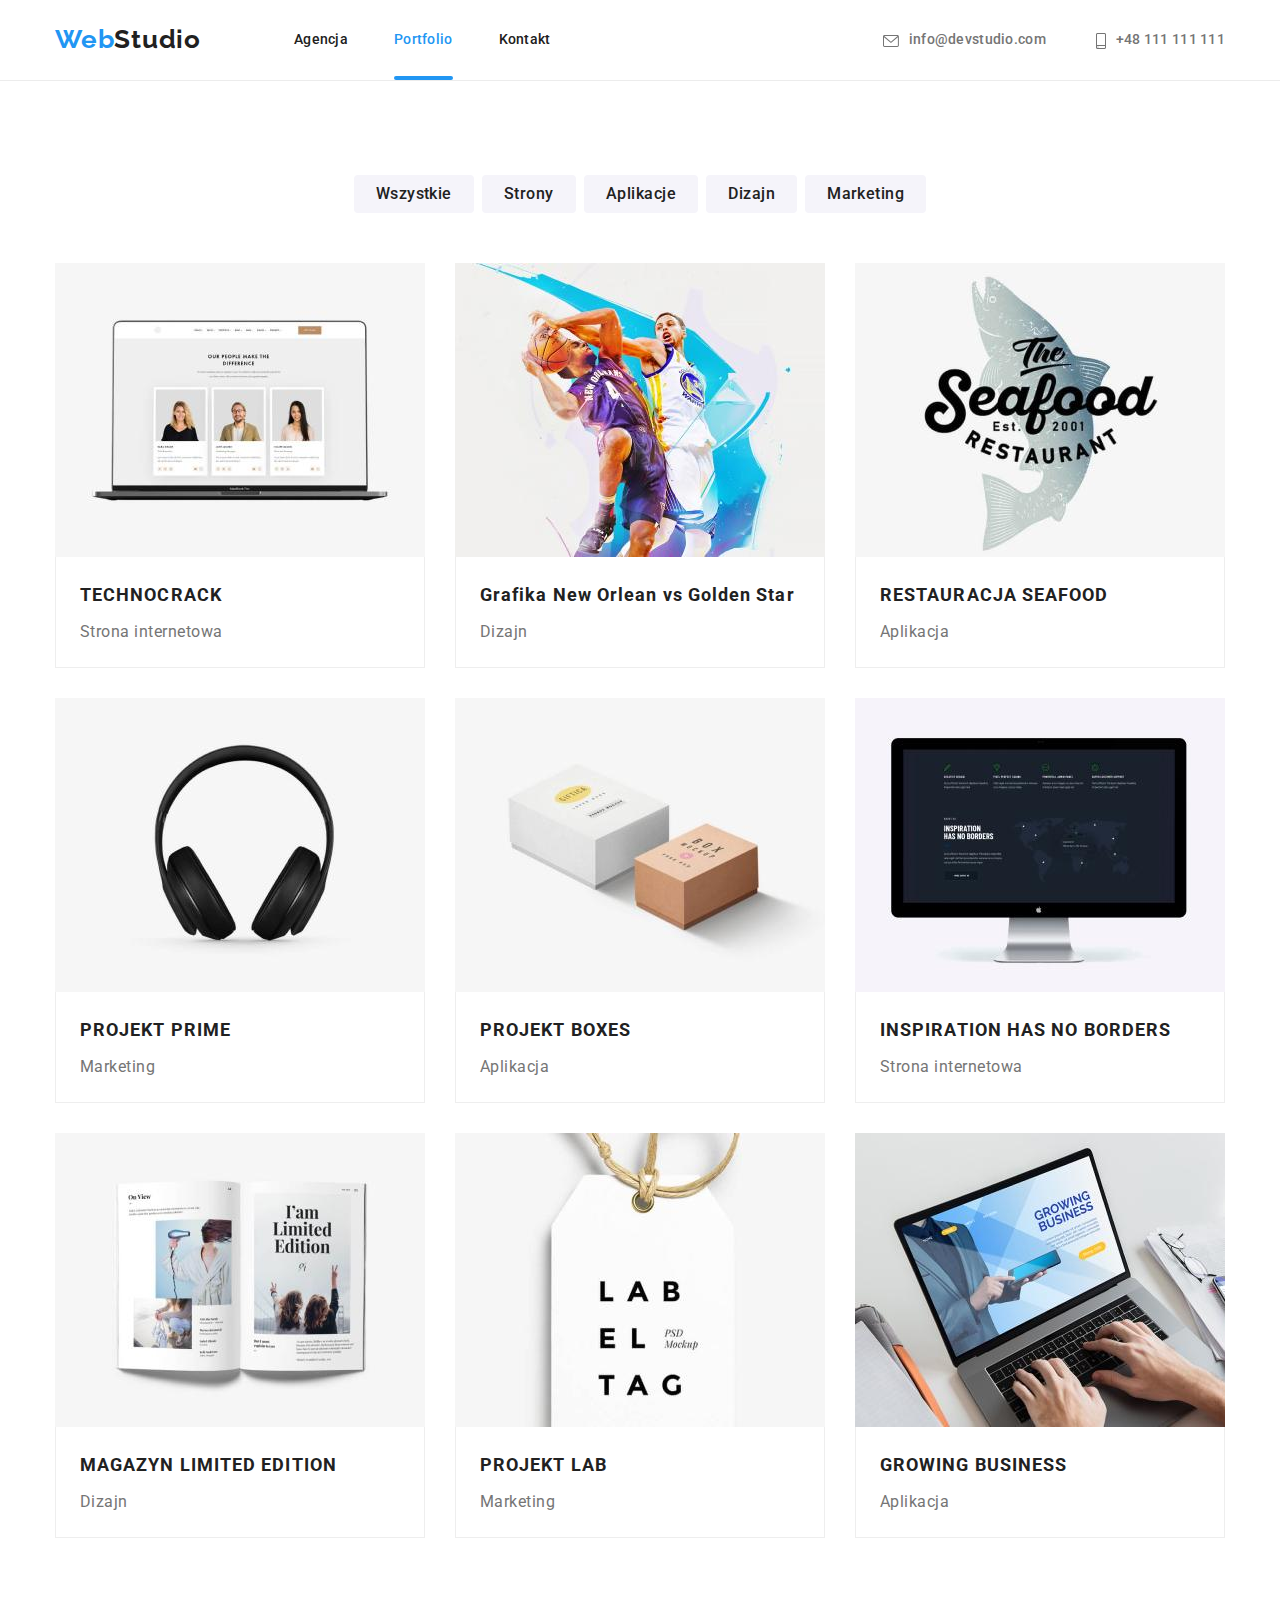
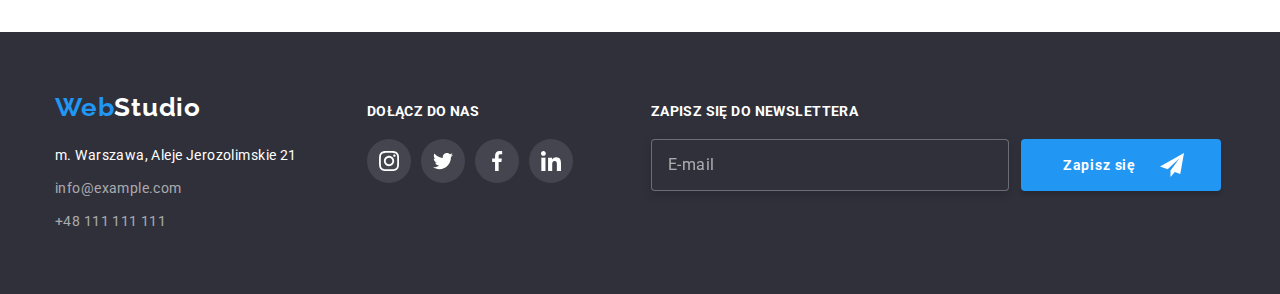
==== commit 81ec69ec: "Refaktoryzacja kodu HTML/CSS  header" ====
--- a/portfolio.html
+++ b/portfolio.html
@@ -29,21 +29,21 @@
                             href="./index.html">Agencja</a>
                     </li>
                     <li class="navigation-list__item"><a class="navigation-list__link link active"
-                            href="./portfolio.html"><span class="navigation-list__link-portfolio">Portfolio</span></a>
+                            href="./portfolio.html">Portfolio</a>
                     <li class="navigation-list__item"><a class="navigation-list__link link" href="#">Kontakt</a></li>
                 </ul>
             </nav>
             <ul class="header-address-list list">
-                <li class="header-address-list-item">
-                    <a class="header-address-mail link" href="mailto:info@devstudio.com">
-                        <svg class="header-address-icon" width="16" height="12">
+                <li class="header-address-list__item">
+                    <a class="header-address__link header-address__link-mail link" href="mailto:info@devstudio.com">
+                        <svg class="header-address__icon" width="16" height="12">
                             <use href="./images/svg/icons.svg#icon-envelope"></use>
                         </svg>info@devstudio.com</a>
                 </li>
-                <li class="header-address-list-item">
-
-                    <a class="header-address-phone link" href="tel:+48111111111">
-                        <svg class="header-address-icon" width="10" height="16">
+                <li class="header-address-list__item">
+
+                    <a class="header-address__link header-address__link-phone link" href="tel:+48111111111">
+                        <svg class="header-address__icon" width="10" height="16">
                             <use href="./images/svg/icons.svg#icon-smartphone"></use>
                         </svg>+48
                         111
--- a/css/main.min.css
+++ b/css/main.min.css
@@ -1,2 +1,2 @@
-.visually-hidden{-moz-appearance:none;-webkit-appearance:none;appearance:none}body{font-family:"Roboto",sans-serif,"Raleway",sans-serif;color:#212121}h1,h2,h3,h4,h5,h6{margin:0;padding:0}ol,ul{margin:0;padding:0}p{margin:0;padding:0}img{display:block}.list{list-style:none}.link{text-decoration:none}.address{font-style:normal}.container{width:1200px;margin:0 auto;padding:0 15px;align-items:center}.section{padding-top:94px}.section:not(.hero-down-side){padding-bottom:94px}.backdrop{position:fixed;top:0;left:0;height:100%;width:100%;background:rgba(0,0,0,0.2);transition:opacity 0.5s cubic-bezier(0.4, 0, 0.2, 1)}.is-hidden{opacity:0;visibility:visible;pointer-events:none}.logo{margin-right:93px;font-family:"Raleway",sans-serif;font-weight:700;font-size:26px;line-height:1.192;letter-spacing:0.03em;color:#212121}.logo .logo--accent{color:#2196f3}.logo .logo--light-theme{color:#212121}.logo .logo--dark-theme{color:#fff}.hero-main-header{padding-bottom:30px;max-width:696px;font-weight:900;font-size:44px;line-height:1.364;text-align:center;letter-spacing:0.06em;text-transform:uppercase}.second-header{padding-bottom:50px;font-weight:700;font-size:36px;line-height:1.167;text-align:center;letter-spacing:0.03em}.about-img-text{position:absolute;display:block;top:224px;padding:27px;width:100%;font-weight:700;font-size:14px;line-height:1.143;text-align:center;letter-spacing:0.03em;text-transform:uppercase;color:#fff;background:rgba(47,48,58,0.8)}.third-header{font-weight:700;font-size:14px;line-height:1.143;letter-spacing:0.03em;text-transform:uppercase}.team-third-header-name,.team-list-job{font-size:16px;line-height:1.188;letter-spacing:0.03em;text-align:center}.team-third-header-name{margin-top:30px;margin-bottom:10px;font-weight:500}.modal-btn{padding:10px 41px;font-weight:700;font-size:16px;line-height:1.875;text-align:center;letter-spacing:0.06em;box-shadow:0px 4px 4px rgba(0,0,0,0.15);border-radius:4px;border:none;background-color:#2196f3;color:#fff;cursor:pointer}.modal-btn-close{position:absolute;top:8px;right:8px;width:30px;height:30px;background:#fff;border:1px solid rgba(0,0,0,0.1);border-radius:50%;cursor:pointer}.close-btn{position:absolute;top:8px;right:8px}.modal-form-btn{display:block;margin:0 auto;padding:10px 76px;width:200px;font-weight:700;font-size:16px;line-height:1.875;text-align:center;letter-spacing:0.06em;color:#fff;background:#2196f3;box-shadow:0px 4px 4px rgba(0,0,0,0.15);border:1px solid #2196f3;border-radius:4px}.btn{padding:6px 22px;font-family:"Roboto",sans-serif;font-weight:500;font-size:16px;line-height:1.625;text-align:center;letter-spacing:0.03em;color:#212121;background:#f5f4fa;border-radius:4px;border:none;cursor:pointer;transition:background-color 0.5s cubic-bezier(0.4, 0, 0.2, 1),color 0.5s cubic-bezier(0.4, 0, 0.2, 1),box-shadow 0.5s cubic-bezier(0.4, 0, 0.2, 1)}.btn:hover,.btn:focus{background-color:#2196f3;color:#fff;box-shadow:0px 3px 1px rgba(0,0,0,0.1),0px 1px 2px rgba(0,0,0,0.08),0px 2px 2px rgba(0,0,0,0.12)}.newsletter-btn{display:flex;align-items:center;padding:10px 24px 10px 42px;width:200px;font-weight:700;font-size:1.875;line-height:30px;letter-spacing:0.06em;color:#fff;background:#2196f3;box-shadow:0px 4px 4px rgba(0,0,0,0.15);border-radius:4px;border:none;outline:none;cursor:pointer}.newsletter-btn-icon{margin-left:24px}.modal{position:absolute;top:50%;left:50%;transform:translate(-50%, -50%);padding:40px;width:528px;min-height:581px;background:#fff;box-shadow:0px 1px 3px rgba(0,0,0,0.12),0px 1px 1px rgba(0,0,0,0.14),0px 2px 1px rgba(0,0,0,0.2);border-radius:4px;transition:transform 0.5s cubic-bezier(0.4, 0, 0.2, 1),opacity 0.5s cubic-bezier(0.4, 0, 0.2, 1);transform:translate3d(-50%, -50%, 0) scale3d(1, 1, 1);opacity:1}.is-hidden .modal{transform:translate3d(-50%, -50%, 0) scale3d(0, 0, 0);opacity:0}.modal-form-header{margin-bottom:12px;font-weight:700;font-size:20px;line-height:1.15;text-align:center;letter-spacing:0.03em;color:#212121}.modal-form{display:flex;flex-direction:column}.modal-form-field{font-size:12px;line-height:1.667;letter-spacing:0.01em;color:#757575}.modal-form-field:not(:nth-of-type(4)){margin-bottom:10px}.modal-form-input-wrapper{position:relative;display:block;margin-top:4px}.modal-form-input{padding-left:42px;width:100%;height:40px;border:1px solid rgba(33,33,33,0.2);background:#fff;border-radius:4px;transition:border-color 250ms cubic-bezier(0.4, 0, 0.2, 1);outline:none}.modal-form-input:focus,.modal-form-message:focus{border-color:#2196f3}.modal-form-icon{position:absolute;display:block;top:50%;left:15px;transform:translateY(-50%);transition:fill 250ms cubic-bezier(0.4, 0, 0.2, 1)}.modal-form-input:focus+.modal-form-icon{fill:#2196f3}.modal-form-message{margin-top:4px;padding:12px 16px;width:100%;height:120px;border:1px solid rgba(33,33,33,0.2);box-sizing:border-box;border-radius:4px;resize:none;outline:none;transition:border-color 250ms cubic-bezier(0.4, 0, 0.2, 1)}.modal-form-message::placeholder{color:rgba(117,117,117,0.5)}.modal-form-policy-text{margin:20px auto 30px;font-size:14px;line-height:1.714;letter-spacing:0.03em;color:#757575}.modal-form-policy-text::before{content:'';display:inline-block;margin-right:7px;width:16px;height:16px;border:2px solid #212121;border-radius:2px}.modal-form-policy:checked+.modal-form-policy-text::before{background-color:#2196f3;border:0.2px solid #2196f3;background-image:url("data:image/svg+xml;charset=utf8,%3Csvg width='16' height='15' viewBox='0 0 16 15' fill='none' xmlns='http://www.w3.org/2000/svg'%3E%3Crect width='16' height='15' rx='2' fill='%232196F3'/%3E%3Cpath d='M3.95703 7.75166L3.88825 7.68604L3.81923 7.75141L2.93123 8.59258L2.85486 8.66492L2.93097 8.73753L6.42671 12.0724L6.49574 12.1382L6.56476 12.0724L14.069 4.91352L14.1449 4.84116L14.069 4.76881L13.1873 3.92764L13.1183 3.86183L13.0493 3.92761L6.49577 10.1735L3.95703 7.75166Z' fill='white' stroke='white' stroke-width='0.2'/%3E%3C/svg%3E");background-repeat:no-repeat;background-position:center;transition:background-color 250ms cubic-bezier(0.4, 0, 0.2, 1),border-color 250ms cubic-bezier(0.4, 0, 0.2, 1)}.modal-form-policy-link{color:#2196f3}.social-list{display:flex;justify-content:center;margin-bottom:30px}.social-list-item{display:flex;justify-content:center}.social-list-item:not(:last-child){margin-right:10px}.social-list-link{display:flex;align-items:center;justify-content:center;height:44px;width:44px;fill:#afb1b8;background-color:#fff;border-radius:50%;transition:background-color 0.5s cubic-bezier(0.4, 0, 0.2, 1),fill 0.5s cubic-bezier(0.4, 0, 0.2, 1)}.social-list-link:hover,.social-list-link:focus{background-color:#2196f3;fill:#fff}.header{background-color:#fff;border-bottom:1px solid #ececec}.header .container{display:flex;padding-top:24px;padding-bottom:25px;align-items:center}.navigation-list__link,.header-address-mail,.header-address-phone{font-weight:500;font-style:normal;font-size:14px;line-height:1.143;letter-spacing:0.02em}.navigation{display:flex}.navigation-list__item{position:relative}.navigation-list__item:not(:last-child){margin-right:46px}.navigation-list__link:after{content:'';display:block;position:absolute;top:46px;width:100%;height:4px;background:transparent;border-radius:2px}.navigation-list__link.active:after{background-color:#2196f3}.navigation-list{display:flex;align-items:center}.header-address-list{display:flex;margin-left:auto}.header-address-phone{margin-left:50px}.header-address-icon{margin-right:10px;vertical-align:middle;fill:currentColor}.navigation-list__link{color:#212121;transition:color 0.5s cubic-bezier(0.4, 0, 0.2, 1)}.navigation-list__link-agency{color:#2196f3}.header-address-mail,.header-address-phone{color:#757575;transition:color 0.5s cubic-bezier(0.4, 0, 0.2, 1)}.navigation-list__link:hover,.navigation-list__link:focus,.header-address-mail:hover,.header-address-mail:focus,.header-address-phone:hover,.header-address-phone:focus{color:#2196f3}.hero-up-side .container{display:flex;flex-direction:column;padding-top:200px;padding-bottom:200px}.hero-up-side{background-color:#2f303a;background-image:linear-gradient(rgba(47,48,58,0.4), rgba(47,48,58,0.4)),url(../images/background/bg_hero.jpg);background-repeat:no-repeat;background-position:center;color:#fff}.hero-up-side .container{display:flex}.hero-list{display:flex;justify-content:space-between}.hero-list-item{max-width:270px;align-items:center}.hero-list-icon-bg{display:flex;align-items:center;justify-content:center;height:120px;margin-bottom:30px;border-radius:4px;background-color:#f5f4fa}.hero-description{margin-top:10px;font-size:14px;line-height:1.714;letter-spacing:0.03em;color:#757575}.about .container{display:flex;flex-direction:column}.about-img-list{display:flex}.about-img-list-item{position:relative}.about-img-list-item:not(:last-child){margin-right:30px}.team .container{display:flex;flex-direction:column}.team-list{display:flex}.team-list-item{display:flex;flex-direction:column;background:#fff;box-shadow:0px 1px 3px rgba(0,0,0,0.12),0px 1px 1px rgba(0,0,0,0.14),0px 2px 1px rgba(0,0,0,0.2);border-radius:0px 0px 4px 4px}.team-list-item:not(:last-child){margin-right:30px}.team{background-color:#f5f4fa}.team-list-job{margin-bottom:16px;color:#757575}.customers .container{display:flex;flex-direction:column}.customers-list{display:flex;justify-content:center;margin:auto}.customers-list-item{display:flex;justify-content:center}.customers-list-item:not(:last-child){margin-right:30px}.customers-list-link{display:flex;justify-content:center;align-items:center;height:92px;width:170px;fill:#afb1b8;border:1px solid #afb1b8;border-radius:4px;transition:border-color 0.5s cubic-bezier(0.4, 0, 0.2, 1),fill 0.5s cubic-bezier(0.4, 0, 0.2, 1)}.customers-list-link:hover,.customers-list-link:focus{border-color:#2196f3;fill:#2196f3}.footer{padding:60px 0;font-size:14px;line-height:1.714;letter-spacing:0.03em;background-color:#2f303a}.footer .container{display:flex;align-items:baseline}.footer-left-side{margin-right:70px}.footer-center{margin-right:78px}.address{margin-top:20px}.footer-list-item:nth-child(2){margin:9px 0}.footer-address-maps{color:#fff;transition:color 0.5s cubic-bezier(0.4, 0, 0.2, 1)}.footer-address-mail,.footer-address-phone{color:rgba(255,255,255,0.6);transition:color 0.5s cubic-bezier(0.4, 0, 0.2, 1)}.footer-address-maps:hover,.footer-address-maps:focus,.footer-address-mail:hover,.footer-address-mail:focus,.footer-address-phone:hover,.footer-address-phone:focus{color:#2196f3}.footer-third-header{margin-bottom:20px;color:#fff}.footer .social-list-link{fill:#fff;background:rgba(255,255,255,0.1);transition:background-color 0.5s cubic-bezier(0.4, 0, 0.2, 1),fill 0.5s cubic-bezier(0.4, 0, 0.2, 1)}.footer .social-list-link:hover,.footer .social-list-link:focus{background-color:#2196f3;fill:#fff}.footer-newsletter-form{display:flex}.newsletter-email,.newsletter-email::placeholder{font-size:16px;line-height:1.25;letter-spacing:0.03em;color:rgba(255,255,255,0.6)}.newsletter-email{display:flex;align-items:center;margin-right:12px;padding:15px 16px;width:358px;border:1px solid rgba(255,255,255,0.3);box-sizing:border-box;filter:drop-shadow(0px 4px 4px rgba(0,0,0,0.15));border-radius:4px;background-color:#2f303a;outline:none;transition:border-color 250ms cubic-bezier(0.4, 0, 0.2, 1)}.newsletter-email:focus{border-color:#2196f3}.portfolio-view .container{display:flex;justify-content:center}.filter-buttons-list{display:flex;margin-bottom:50px}.filter-buttons-item:not(:last-child){margin-right:8px}.navigation-list-link-portfolio{color:#2196f3}.portfolio-list{display:flex;justify-content:space-between;flex-wrap:wrap}.portfolio-list-item{position:relative;margin-bottom:30px;background:#fff;overflow:hidden;cursor:pointer;transition:box-shadow 0.5s cubic-bezier(0.4, 0, 0.2, 1)}.portfolio-list-item:hover,.portfolio-list-item:focus{box-shadow:0px 1px 1px rgba(0,0,0,0.12),0px 4px 4px rgba(0,0,0,0.06),1px 4px 6px rgba(0,0,0,0.16)}.portfolio-list-item:nth-child(n+7){margin-bottom:0}.overlay{position:absolute;display:flex;padding-left:24px;padding-right:45px;height:294px;top:0;background:rgba(33,150,243,0.9);transform:translateY(295px);transition:transform 0.5s cubic-bezier(0.4, 0, 0.2, 1)}.portfolio-list-item:hover .overlay{transform:translateY(0)}.overlay-text{margin:auto;font-weight:400;font-size:18px;line-height:1.556;color:#fff;letter-spacing:0.03em}.portfolio-list-wraper{position:relative;background:#fff;border-right:1px solid #eee;border-bottom:1px solid #eee;border-left:1px solid #eee}.portfolio-third-header-name{padding:20px 24px 4px;font-weight:700;font-size:18px;line-height:2;letter-spacing:0.06em}.portfolio-project-description{padding-bottom:20px;padding-left:24px;font-size:16px;line-height:1.875;letter-spacing:0.03em;color:#757575}
+.visually-hidden{-moz-appearance:none;-webkit-appearance:none;appearance:none}body{font-family:"Roboto",sans-serif,"Raleway",sans-serif;color:#212121}h1,h2,h3,h4,h5,h6{margin:0;padding:0}ol,ul{margin:0;padding:0}p{margin:0;padding:0}img{display:block}.list{list-style:none}.link{text-decoration:none}.address{font-style:normal}.container{width:1200px;margin:0 auto;padding:0 15px;align-items:center}.header .container{display:flex;padding-top:24px;padding-bottom:25px;align-items:center}.hero-up-side .container{padding-top:200px;padding-bottom:200px}.hero-up-side .container,.about .container,.team .container,.customers .container{display:flex;flex-direction:column}.portfolio-view .container{display:flex;justify-content:center}.footer .container{display:flex;align-items:baseline}.section{padding-top:94px}.section:not(.hero-down-side){padding-bottom:94px}.backdrop{position:fixed;top:0;left:0;height:100%;width:100%;background:rgba(0,0,0,0.2);transition:opacity 0.5s cubic-bezier(0.4, 0, 0.2, 1)}.is-hidden{opacity:0;visibility:visible;pointer-events:none}.logo{margin-right:93px;font-family:"Raleway",sans-serif;font-weight:700;font-size:26px;line-height:1.192;letter-spacing:0.03em;color:#212121}.logo .logo--accent{color:#2196f3}.logo .logo--light-theme{color:#212121}.logo .logo--dark-theme{color:#fff}.hero-main-header{padding-bottom:30px;max-width:696px;font-weight:900;font-size:44px;line-height:1.364;text-align:center;letter-spacing:0.06em;text-transform:uppercase}.second-header{padding-bottom:50px;font-weight:700;font-size:36px;line-height:1.167;text-align:center;letter-spacing:0.03em}.about-img-text{position:absolute;display:block;top:224px;padding:27px;width:100%;font-weight:700;font-size:14px;line-height:1.143;text-align:center;letter-spacing:0.03em;text-transform:uppercase;color:#fff;background:rgba(47,48,58,0.8)}.third-header{font-weight:700;font-size:14px;line-height:1.143;letter-spacing:0.03em;text-transform:uppercase}.team-third-header-name,.team-list-job{font-size:16px;line-height:1.188;letter-spacing:0.03em;text-align:center}.team-third-header-name{margin-top:30px;margin-bottom:10px;font-weight:500}.modal-btn{padding:10px 41px;font-weight:700;font-size:16px;line-height:1.875;text-align:center;letter-spacing:0.06em;box-shadow:0px 4px 4px rgba(0,0,0,0.15);border-radius:4px;border:none;background-color:#2196f3;color:#fff;cursor:pointer}.modal-btn-close{position:absolute;top:8px;right:8px;width:30px;height:30px;background:#fff;border:1px solid rgba(0,0,0,0.1);border-radius:50%;cursor:pointer}.close-btn{position:absolute;top:8px;right:8px}.modal-form-btn{display:block;margin:0 auto;padding:10px 76px;width:200px;font-weight:700;font-size:16px;line-height:1.875;text-align:center;letter-spacing:0.06em;color:#fff;background:#2196f3;box-shadow:0px 4px 4px rgba(0,0,0,0.15);border:1px solid #2196f3;border-radius:4px}.btn{padding:6px 22px;font-family:"Roboto",sans-serif;font-weight:500;font-size:16px;line-height:1.625;text-align:center;letter-spacing:0.03em;color:#212121;background:#f5f4fa;border-radius:4px;border:none;cursor:pointer;transition:background-color 0.5s cubic-bezier(0.4, 0, 0.2, 1),color 0.5s cubic-bezier(0.4, 0, 0.2, 1),box-shadow 0.5s cubic-bezier(0.4, 0, 0.2, 1)}.btn:hover,.btn:focus{background-color:#2196f3;color:#fff;box-shadow:0px 3px 1px rgba(0,0,0,0.1),0px 1px 2px rgba(0,0,0,0.08),0px 2px 2px rgba(0,0,0,0.12)}.newsletter-btn{display:flex;align-items:center;padding:10px 24px 10px 42px;width:200px;font-weight:700;font-size:1.875;line-height:30px;letter-spacing:0.06em;color:#fff;background:#2196f3;box-shadow:0px 4px 4px rgba(0,0,0,0.15);border-radius:4px;border:none;outline:none;cursor:pointer}.newsletter-btn-icon{margin-left:24px}.modal{position:absolute;top:50%;left:50%;transform:translate(-50%, -50%);padding:40px;width:528px;min-height:581px;background:#fff;box-shadow:0px 1px 3px rgba(0,0,0,0.12),0px 1px 1px rgba(0,0,0,0.14),0px 2px 1px rgba(0,0,0,0.2);border-radius:4px;transition:transform 0.5s cubic-bezier(0.4, 0, 0.2, 1),opacity 0.5s cubic-bezier(0.4, 0, 0.2, 1);transform:translate3d(-50%, -50%, 0) scale3d(1, 1, 1);opacity:1}.is-hidden .modal{transform:translate3d(-50%, -50%, 0) scale3d(0, 0, 0);opacity:0}.modal-form-header{margin-bottom:12px;font-weight:700;font-size:20px;line-height:1.15;text-align:center;letter-spacing:0.03em;color:#212121}.modal-form{display:flex;flex-direction:column}.modal-form-field{font-size:12px;line-height:1.667;letter-spacing:0.01em;color:#757575}.modal-form-field:not(:nth-of-type(4)){margin-bottom:10px}.modal-form-input-wrapper{position:relative;display:block;margin-top:4px}.modal-form-input{padding-left:42px;width:100%;height:40px;border:1px solid rgba(33,33,33,0.2);background:#fff;border-radius:4px;transition:border-color 250ms cubic-bezier(0.4, 0, 0.2, 1);outline:none}.modal-form-input:focus,.modal-form-message:focus{border-color:#2196f3}.modal-form-icon{position:absolute;display:block;top:50%;left:15px;transform:translateY(-50%);transition:fill 250ms cubic-bezier(0.4, 0, 0.2, 1)}.modal-form-input:focus+.modal-form-icon{fill:#2196f3}.modal-form-message{margin-top:4px;padding:12px 16px;width:100%;height:120px;border:1px solid rgba(33,33,33,0.2);box-sizing:border-box;border-radius:4px;resize:none;outline:none;transition:border-color 250ms cubic-bezier(0.4, 0, 0.2, 1)}.modal-form-message::placeholder{color:rgba(117,117,117,0.5)}.modal-form-policy-text{margin:20px auto 30px;font-size:14px;line-height:1.714;letter-spacing:0.03em;color:#757575}.modal-form-policy-text::before{content:'';display:inline-block;margin-right:7px;width:16px;height:16px;border:2px solid #212121;border-radius:2px}.modal-form-policy:checked+.modal-form-policy-text::before{background-color:#2196f3;border:0.2px solid #2196f3;background-image:url("data:image/svg+xml;charset=utf8,%3Csvg width='16' height='15' viewBox='0 0 16 15' fill='none' xmlns='http://www.w3.org/2000/svg'%3E%3Crect width='16' height='15' rx='2' fill='%232196F3'/%3E%3Cpath d='M3.95703 7.75166L3.88825 7.68604L3.81923 7.75141L2.93123 8.59258L2.85486 8.66492L2.93097 8.73753L6.42671 12.0724L6.49574 12.1382L6.56476 12.0724L14.069 4.91352L14.1449 4.84116L14.069 4.76881L13.1873 3.92764L13.1183 3.86183L13.0493 3.92761L6.49577 10.1735L3.95703 7.75166Z' fill='white' stroke='white' stroke-width='0.2'/%3E%3C/svg%3E");background-repeat:no-repeat;background-position:center;transition:background-color 250ms cubic-bezier(0.4, 0, 0.2, 1),border-color 250ms cubic-bezier(0.4, 0, 0.2, 1)}.modal-form-policy-link{color:#2196f3}.social-list{display:flex;justify-content:center;margin-bottom:30px}.social-list-item{display:flex;justify-content:center}.social-list-item:not(:last-child){margin-right:10px}.social-list-link{display:flex;align-items:center;justify-content:center;height:44px;width:44px;fill:#afb1b8;background-color:#fff;border-radius:50%;transition:background-color 0.5s cubic-bezier(0.4, 0, 0.2, 1),fill 0.5s cubic-bezier(0.4, 0, 0.2, 1)}.social-list-link:hover,.social-list-link:focus{background-color:#2196f3;fill:#fff}.header{background-color:#fff;border-bottom:1px solid #ececec}.header-address-list{display:flex;margin-left:auto}.navigation-list__link,.header-address__link{font-weight:500;font-style:normal;font-size:14px;line-height:1.143;letter-spacing:0.02em}.navigation{display:flex}.navigation-list{display:flex;align-items:center}.navigation-list__item{position:relative}.navigation-list__item:not(:last-child){margin-right:46px}.navigation-list__link.active{color:#2196f3}.navigation-list__link.active::after{content:'';display:block;position:absolute;top:46px;width:100%;height:4px;background:transparent;border-radius:2px;background-color:#2196f3}.navigation-list__link{color:#212121;transition:color 0.5s cubic-bezier(0.4, 0, 0.2, 1)}.navigation-list__link:hover,.navigation-list__link:focus{color:#2196f3}.header-address__link{color:#757575;fill:#757575;transition:color 0.5s cubic-bezier(0.4, 0, 0.2, 1)}.header-address__link:hover,.header-address__link:focus{color:#2196f3;fill:#2196f3}.header-address__link-phone{margin-left:50px}.header-address__icon{margin-right:10px;vertical-align:middle;fill:currentColor}.hero-up-side{background-color:#2f303a;background-image:linear-gradient(rgba(47,48,58,0.4), rgba(47,48,58,0.4)),url(../images/background/bg_hero.jpg);background-repeat:no-repeat;background-position:center;color:#fff}.hero-list{display:flex;justify-content:space-between}.hero-list-item{max-width:270px;align-items:center}.hero-list-icon-bg{display:flex;align-items:center;justify-content:center;height:120px;margin-bottom:30px;border-radius:4px;background-color:#f5f4fa}.hero-description{margin-top:10px;font-size:14px;line-height:1.714;letter-spacing:0.03em;color:#757575}.about-img-list{display:flex}.about-img-list-item{position:relative}.about-img-list-item:not(:last-child){margin-right:30px}.team-list{display:flex}.team-list-item{display:flex;flex-direction:column;background:#fff;box-shadow:0px 1px 3px rgba(0,0,0,0.12),0px 1px 1px rgba(0,0,0,0.14),0px 2px 1px rgba(0,0,0,0.2);border-radius:0px 0px 4px 4px}.team-list-item:not(:last-child){margin-right:30px}.team{background-color:#f5f4fa}.team-list-job{margin-bottom:16px;color:#757575}.customers-list{display:flex;justify-content:center;margin:auto}.customers-list-item{display:flex;justify-content:center}.customers-list-item:not(:last-child){margin-right:30px}.customers-list-link{display:flex;justify-content:center;align-items:center;height:92px;width:170px;fill:#afb1b8;border:1px solid #afb1b8;border-radius:4px;transition:border-color 0.5s cubic-bezier(0.4, 0, 0.2, 1),fill 0.5s cubic-bezier(0.4, 0, 0.2, 1)}.customers-list-link:hover,.customers-list-link:focus{border-color:#2196f3;fill:#2196f3}.footer{padding:60px 0;font-size:14px;line-height:1.714;letter-spacing:0.03em;background-color:#2f303a}.footer-left-side{margin-right:70px}.footer-center{margin-right:78px}.address{margin-top:20px}.footer-list-item:nth-child(2){margin:9px 0}.footer-address-maps{color:#fff;transition:color 0.5s cubic-bezier(0.4, 0, 0.2, 1)}.footer-address-mail,.footer-address-phone{color:rgba(255,255,255,0.6);transition:color 0.5s cubic-bezier(0.4, 0, 0.2, 1)}.footer-address-maps:hover,.footer-address-maps:focus,.footer-address-mail:hover,.footer-address-mail:focus,.footer-address-phone:hover,.footer-address-phone:focus{color:#2196f3}.footer-third-header{margin-bottom:20px;color:#fff}.footer .social-list-link{fill:#fff;background:rgba(255,255,255,0.1);transition:background-color 0.5s cubic-bezier(0.4, 0, 0.2, 1),fill 0.5s cubic-bezier(0.4, 0, 0.2, 1)}.footer .social-list-link:hover,.footer .social-list-link:focus{background-color:#2196f3;fill:#fff}.footer-newsletter-form{display:flex}.newsletter-email,.newsletter-email::placeholder{font-size:16px;line-height:1.25;letter-spacing:0.03em;color:rgba(255,255,255,0.6)}.newsletter-email{display:flex;align-items:center;margin-right:12px;padding:15px 16px;width:358px;border:1px solid rgba(255,255,255,0.3);box-sizing:border-box;filter:drop-shadow(0px 4px 4px rgba(0,0,0,0.15));border-radius:4px;background-color:#2f303a;outline:none;transition:border-color 250ms cubic-bezier(0.4, 0, 0.2, 1)}.newsletter-email:focus{border-color:#2196f3}.filter-buttons-list{display:flex;margin-bottom:50px}.filter-buttons-item:not(:last-child){margin-right:8px}.navigation-list-link-portfolio{color:#2196f3}.portfolio-list{display:flex;justify-content:space-between;flex-wrap:wrap}.portfolio-list-item{position:relative;margin-bottom:30px;background:#fff;overflow:hidden;cursor:pointer;transition:box-shadow 0.5s cubic-bezier(0.4, 0, 0.2, 1)}.portfolio-list-item:hover,.portfolio-list-item:focus{box-shadow:0px 1px 1px rgba(0,0,0,0.12),0px 4px 4px rgba(0,0,0,0.06),1px 4px 6px rgba(0,0,0,0.16)}.portfolio-list-item:nth-child(n+7){margin-bottom:0}.overlay{position:absolute;display:flex;padding-left:24px;padding-right:45px;height:294px;top:0;background:rgba(33,150,243,0.9);transform:translateY(295px);transition:transform 0.5s cubic-bezier(0.4, 0, 0.2, 1)}.portfolio-list-item:hover .overlay{transform:translateY(0)}.overlay-text{margin:auto;font-weight:400;font-size:18px;line-height:1.556;color:#fff;letter-spacing:0.03em}.portfolio-list-wraper{position:relative;background:#fff;border-right:1px solid #eee;border-bottom:1px solid #eee;border-left:1px solid #eee}.portfolio-third-header-name{padding:20px 24px 4px;font-weight:700;font-size:18px;line-height:2;letter-spacing:0.06em}.portfolio-project-description{padding-bottom:20px;padding-left:24px;font-size:16px;line-height:1.875;letter-spacing:0.03em;color:#757575}
 /*# sourceMappingURL=main.min.css.map */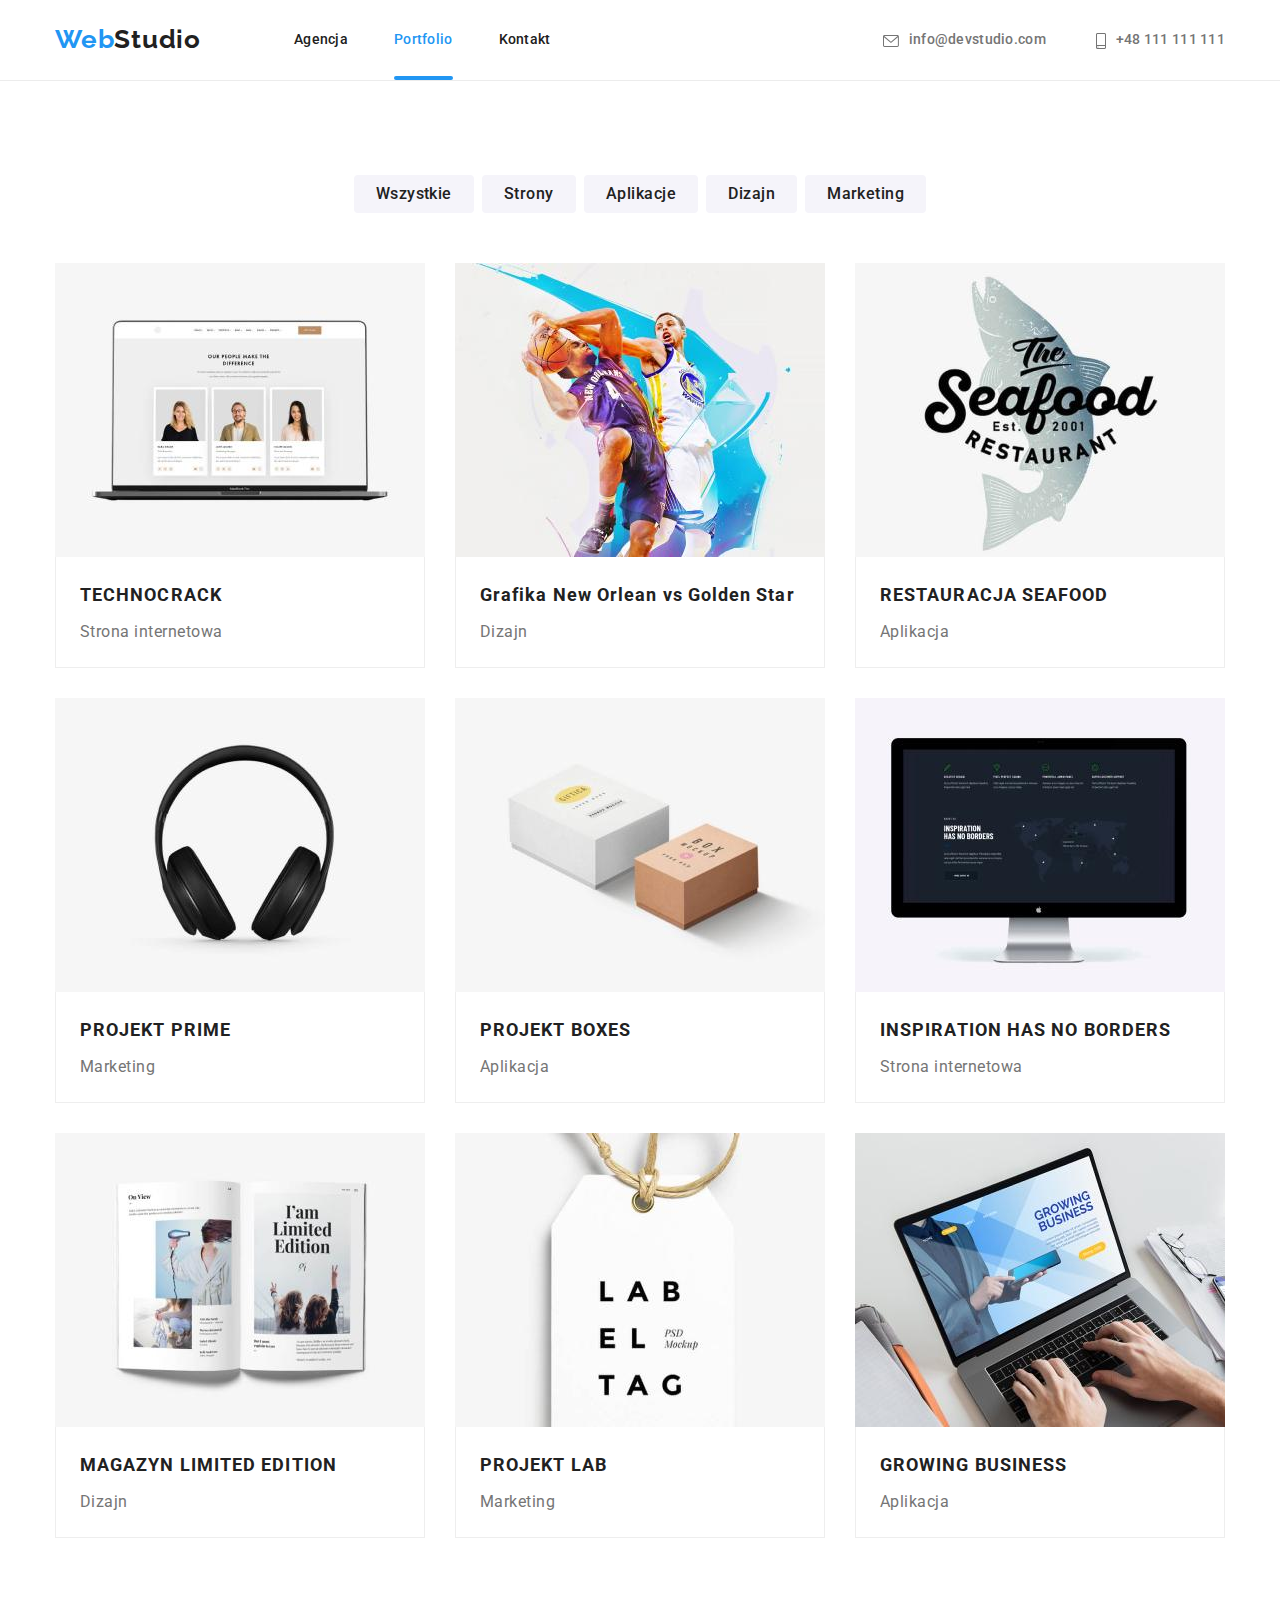
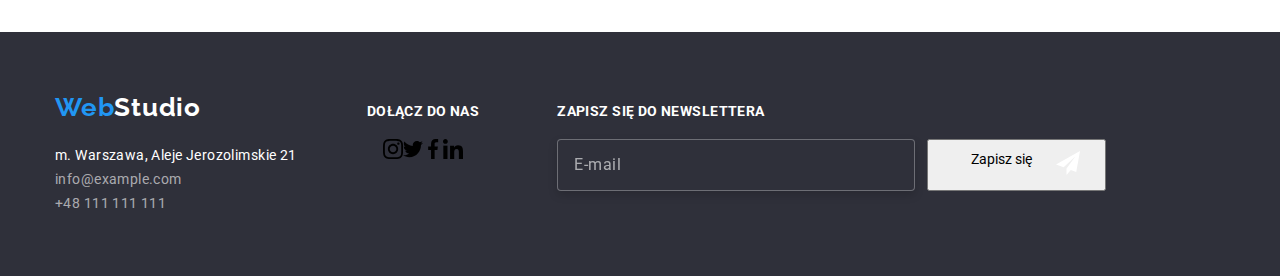
==== commit 6bdac4f3: "Refaktoryzacja sekcji hero, about, team, customers" ====
--- a/portfolio.html
+++ b/portfolio.html
@@ -60,11 +60,11 @@
         <section class="portfolio-view section">
             <div class="container portfolio-filter">
                 <ul class="filter-buttons-list list">
-                    <li class="filter-buttons-item"><button class="btn" type="button">Wszystkie</button></li>
-                    <li class="filter-buttons-item"><button class="btn" type="button">Strony</button></li>
-                    <li class="filter-buttons-item"><button class="btn" type="button">Aplikacje</button></li>
-                    <li class="filter-buttons-item"><button class="btn" type="button">Dizajn</button></li>
-                    <li class="filter-buttons-item"><button class="btn" type="button">Marketing</button></li>
+                    <li class="filter-buttons-item"><button class="filters__btn" type="button">Wszystkie</button></li>
+                    <li class="filter-buttons-item"><button class="filters__btn" type="button">Strony</button></li>
+                    <li class="filter-buttons-item"><button class="filters__btn" type="button">Aplikacje</button></li>
+                    <li class="filter-buttons-item"><button class="filters__btn" type="button">Dizajn</button></li>
+                    <li class="filter-buttons-item"><button class="filters__btn" type="button">Marketing</button></li>
                 </ul>
             </div>
 
--- a/css/main.min.css
+++ b/css/main.min.css
@@ -1,2 +1,2 @@
-.visually-hidden{-moz-appearance:none;-webkit-appearance:none;appearance:none}body{font-family:"Roboto",sans-serif,"Raleway",sans-serif;color:#212121}h1,h2,h3,h4,h5,h6{margin:0;padding:0}ol,ul{margin:0;padding:0}p{margin:0;padding:0}img{display:block}.list{list-style:none}.link{text-decoration:none}.address{font-style:normal}.container{width:1200px;margin:0 auto;padding:0 15px;align-items:center}.header .container{display:flex;padding-top:24px;padding-bottom:25px;align-items:center}.hero-up-side .container{padding-top:200px;padding-bottom:200px}.hero-up-side .container,.about .container,.team .container,.customers .container{display:flex;flex-direction:column}.portfolio-view .container{display:flex;justify-content:center}.footer .container{display:flex;align-items:baseline}.section{padding-top:94px}.section:not(.hero-down-side){padding-bottom:94px}.backdrop{position:fixed;top:0;left:0;height:100%;width:100%;background:rgba(0,0,0,0.2);transition:opacity 0.5s cubic-bezier(0.4, 0, 0.2, 1)}.is-hidden{opacity:0;visibility:visible;pointer-events:none}.logo{margin-right:93px;font-family:"Raleway",sans-serif;font-weight:700;font-size:26px;line-height:1.192;letter-spacing:0.03em;color:#212121}.logo .logo--accent{color:#2196f3}.logo .logo--light-theme{color:#212121}.logo .logo--dark-theme{color:#fff}.hero-main-header{padding-bottom:30px;max-width:696px;font-weight:900;font-size:44px;line-height:1.364;text-align:center;letter-spacing:0.06em;text-transform:uppercase}.second-header{padding-bottom:50px;font-weight:700;font-size:36px;line-height:1.167;text-align:center;letter-spacing:0.03em}.about-img-text{position:absolute;display:block;top:224px;padding:27px;width:100%;font-weight:700;font-size:14px;line-height:1.143;text-align:center;letter-spacing:0.03em;text-transform:uppercase;color:#fff;background:rgba(47,48,58,0.8)}.third-header{font-weight:700;font-size:14px;line-height:1.143;letter-spacing:0.03em;text-transform:uppercase}.team-third-header-name,.team-list-job{font-size:16px;line-height:1.188;letter-spacing:0.03em;text-align:center}.team-third-header-name{margin-top:30px;margin-bottom:10px;font-weight:500}.modal-btn{padding:10px 41px;font-weight:700;font-size:16px;line-height:1.875;text-align:center;letter-spacing:0.06em;box-shadow:0px 4px 4px rgba(0,0,0,0.15);border-radius:4px;border:none;background-color:#2196f3;color:#fff;cursor:pointer}.modal-btn-close{position:absolute;top:8px;right:8px;width:30px;height:30px;background:#fff;border:1px solid rgba(0,0,0,0.1);border-radius:50%;cursor:pointer}.close-btn{position:absolute;top:8px;right:8px}.modal-form-btn{display:block;margin:0 auto;padding:10px 76px;width:200px;font-weight:700;font-size:16px;line-height:1.875;text-align:center;letter-spacing:0.06em;color:#fff;background:#2196f3;box-shadow:0px 4px 4px rgba(0,0,0,0.15);border:1px solid #2196f3;border-radius:4px}.btn{padding:6px 22px;font-family:"Roboto",sans-serif;font-weight:500;font-size:16px;line-height:1.625;text-align:center;letter-spacing:0.03em;color:#212121;background:#f5f4fa;border-radius:4px;border:none;cursor:pointer;transition:background-color 0.5s cubic-bezier(0.4, 0, 0.2, 1),color 0.5s cubic-bezier(0.4, 0, 0.2, 1),box-shadow 0.5s cubic-bezier(0.4, 0, 0.2, 1)}.btn:hover,.btn:focus{background-color:#2196f3;color:#fff;box-shadow:0px 3px 1px rgba(0,0,0,0.1),0px 1px 2px rgba(0,0,0,0.08),0px 2px 2px rgba(0,0,0,0.12)}.newsletter-btn{display:flex;align-items:center;padding:10px 24px 10px 42px;width:200px;font-weight:700;font-size:1.875;line-height:30px;letter-spacing:0.06em;color:#fff;background:#2196f3;box-shadow:0px 4px 4px rgba(0,0,0,0.15);border-radius:4px;border:none;outline:none;cursor:pointer}.newsletter-btn-icon{margin-left:24px}.modal{position:absolute;top:50%;left:50%;transform:translate(-50%, -50%);padding:40px;width:528px;min-height:581px;background:#fff;box-shadow:0px 1px 3px rgba(0,0,0,0.12),0px 1px 1px rgba(0,0,0,0.14),0px 2px 1px rgba(0,0,0,0.2);border-radius:4px;transition:transform 0.5s cubic-bezier(0.4, 0, 0.2, 1),opacity 0.5s cubic-bezier(0.4, 0, 0.2, 1);transform:translate3d(-50%, -50%, 0) scale3d(1, 1, 1);opacity:1}.is-hidden .modal{transform:translate3d(-50%, -50%, 0) scale3d(0, 0, 0);opacity:0}.modal-form-header{margin-bottom:12px;font-weight:700;font-size:20px;line-height:1.15;text-align:center;letter-spacing:0.03em;color:#212121}.modal-form{display:flex;flex-direction:column}.modal-form-field{font-size:12px;line-height:1.667;letter-spacing:0.01em;color:#757575}.modal-form-field:not(:nth-of-type(4)){margin-bottom:10px}.modal-form-input-wrapper{position:relative;display:block;margin-top:4px}.modal-form-input{padding-left:42px;width:100%;height:40px;border:1px solid rgba(33,33,33,0.2);background:#fff;border-radius:4px;transition:border-color 250ms cubic-bezier(0.4, 0, 0.2, 1);outline:none}.modal-form-input:focus,.modal-form-message:focus{border-color:#2196f3}.modal-form-icon{position:absolute;display:block;top:50%;left:15px;transform:translateY(-50%);transition:fill 250ms cubic-bezier(0.4, 0, 0.2, 1)}.modal-form-input:focus+.modal-form-icon{fill:#2196f3}.modal-form-message{margin-top:4px;padding:12px 16px;width:100%;height:120px;border:1px solid rgba(33,33,33,0.2);box-sizing:border-box;border-radius:4px;resize:none;outline:none;transition:border-color 250ms cubic-bezier(0.4, 0, 0.2, 1)}.modal-form-message::placeholder{color:rgba(117,117,117,0.5)}.modal-form-policy-text{margin:20px auto 30px;font-size:14px;line-height:1.714;letter-spacing:0.03em;color:#757575}.modal-form-policy-text::before{content:'';display:inline-block;margin-right:7px;width:16px;height:16px;border:2px solid #212121;border-radius:2px}.modal-form-policy:checked+.modal-form-policy-text::before{background-color:#2196f3;border:0.2px solid #2196f3;background-image:url("data:image/svg+xml;charset=utf8,%3Csvg width='16' height='15' viewBox='0 0 16 15' fill='none' xmlns='http://www.w3.org/2000/svg'%3E%3Crect width='16' height='15' rx='2' fill='%232196F3'/%3E%3Cpath d='M3.95703 7.75166L3.88825 7.68604L3.81923 7.75141L2.93123 8.59258L2.85486 8.66492L2.93097 8.73753L6.42671 12.0724L6.49574 12.1382L6.56476 12.0724L14.069 4.91352L14.1449 4.84116L14.069 4.76881L13.1873 3.92764L13.1183 3.86183L13.0493 3.92761L6.49577 10.1735L3.95703 7.75166Z' fill='white' stroke='white' stroke-width='0.2'/%3E%3C/svg%3E");background-repeat:no-repeat;background-position:center;transition:background-color 250ms cubic-bezier(0.4, 0, 0.2, 1),border-color 250ms cubic-bezier(0.4, 0, 0.2, 1)}.modal-form-policy-link{color:#2196f3}.social-list{display:flex;justify-content:center;margin-bottom:30px}.social-list-item{display:flex;justify-content:center}.social-list-item:not(:last-child){margin-right:10px}.social-list-link{display:flex;align-items:center;justify-content:center;height:44px;width:44px;fill:#afb1b8;background-color:#fff;border-radius:50%;transition:background-color 0.5s cubic-bezier(0.4, 0, 0.2, 1),fill 0.5s cubic-bezier(0.4, 0, 0.2, 1)}.social-list-link:hover,.social-list-link:focus{background-color:#2196f3;fill:#fff}.header{background-color:#fff;border-bottom:1px solid #ececec}.header-address-list{display:flex;margin-left:auto}.navigation-list__link,.header-address__link{font-weight:500;font-style:normal;font-size:14px;line-height:1.143;letter-spacing:0.02em}.navigation{display:flex}.navigation-list{display:flex;align-items:center}.navigation-list__item{position:relative}.navigation-list__item:not(:last-child){margin-right:46px}.navigation-list__link.active{color:#2196f3}.navigation-list__link.active::after{content:'';display:block;position:absolute;top:46px;width:100%;height:4px;background:transparent;border-radius:2px;background-color:#2196f3}.navigation-list__link{color:#212121;transition:color 0.5s cubic-bezier(0.4, 0, 0.2, 1)}.navigation-list__link:hover,.navigation-list__link:focus{color:#2196f3}.header-address__link{color:#757575;fill:#757575;transition:color 0.5s cubic-bezier(0.4, 0, 0.2, 1)}.header-address__link:hover,.header-address__link:focus{color:#2196f3;fill:#2196f3}.header-address__link-phone{margin-left:50px}.header-address__icon{margin-right:10px;vertical-align:middle;fill:currentColor}.hero-up-side{background-color:#2f303a;background-image:linear-gradient(rgba(47,48,58,0.4), rgba(47,48,58,0.4)),url(../images/background/bg_hero.jpg);background-repeat:no-repeat;background-position:center;color:#fff}.hero-list{display:flex;justify-content:space-between}.hero-list-item{max-width:270px;align-items:center}.hero-list-icon-bg{display:flex;align-items:center;justify-content:center;height:120px;margin-bottom:30px;border-radius:4px;background-color:#f5f4fa}.hero-description{margin-top:10px;font-size:14px;line-height:1.714;letter-spacing:0.03em;color:#757575}.about-img-list{display:flex}.about-img-list-item{position:relative}.about-img-list-item:not(:last-child){margin-right:30px}.team-list{display:flex}.team-list-item{display:flex;flex-direction:column;background:#fff;box-shadow:0px 1px 3px rgba(0,0,0,0.12),0px 1px 1px rgba(0,0,0,0.14),0px 2px 1px rgba(0,0,0,0.2);border-radius:0px 0px 4px 4px}.team-list-item:not(:last-child){margin-right:30px}.team{background-color:#f5f4fa}.team-list-job{margin-bottom:16px;color:#757575}.customers-list{display:flex;justify-content:center;margin:auto}.customers-list-item{display:flex;justify-content:center}.customers-list-item:not(:last-child){margin-right:30px}.customers-list-link{display:flex;justify-content:center;align-items:center;height:92px;width:170px;fill:#afb1b8;border:1px solid #afb1b8;border-radius:4px;transition:border-color 0.5s cubic-bezier(0.4, 0, 0.2, 1),fill 0.5s cubic-bezier(0.4, 0, 0.2, 1)}.customers-list-link:hover,.customers-list-link:focus{border-color:#2196f3;fill:#2196f3}.footer{padding:60px 0;font-size:14px;line-height:1.714;letter-spacing:0.03em;background-color:#2f303a}.footer-left-side{margin-right:70px}.footer-center{margin-right:78px}.address{margin-top:20px}.footer-list-item:nth-child(2){margin:9px 0}.footer-address-maps{color:#fff;transition:color 0.5s cubic-bezier(0.4, 0, 0.2, 1)}.footer-address-mail,.footer-address-phone{color:rgba(255,255,255,0.6);transition:color 0.5s cubic-bezier(0.4, 0, 0.2, 1)}.footer-address-maps:hover,.footer-address-maps:focus,.footer-address-mail:hover,.footer-address-mail:focus,.footer-address-phone:hover,.footer-address-phone:focus{color:#2196f3}.footer-third-header{margin-bottom:20px;color:#fff}.footer .social-list-link{fill:#fff;background:rgba(255,255,255,0.1);transition:background-color 0.5s cubic-bezier(0.4, 0, 0.2, 1),fill 0.5s cubic-bezier(0.4, 0, 0.2, 1)}.footer .social-list-link:hover,.footer .social-list-link:focus{background-color:#2196f3;fill:#fff}.footer-newsletter-form{display:flex}.newsletter-email,.newsletter-email::placeholder{font-size:16px;line-height:1.25;letter-spacing:0.03em;color:rgba(255,255,255,0.6)}.newsletter-email{display:flex;align-items:center;margin-right:12px;padding:15px 16px;width:358px;border:1px solid rgba(255,255,255,0.3);box-sizing:border-box;filter:drop-shadow(0px 4px 4px rgba(0,0,0,0.15));border-radius:4px;background-color:#2f303a;outline:none;transition:border-color 250ms cubic-bezier(0.4, 0, 0.2, 1)}.newsletter-email:focus{border-color:#2196f3}.filter-buttons-list{display:flex;margin-bottom:50px}.filter-buttons-item:not(:last-child){margin-right:8px}.navigation-list-link-portfolio{color:#2196f3}.portfolio-list{display:flex;justify-content:space-between;flex-wrap:wrap}.portfolio-list-item{position:relative;margin-bottom:30px;background:#fff;overflow:hidden;cursor:pointer;transition:box-shadow 0.5s cubic-bezier(0.4, 0, 0.2, 1)}.portfolio-list-item:hover,.portfolio-list-item:focus{box-shadow:0px 1px 1px rgba(0,0,0,0.12),0px 4px 4px rgba(0,0,0,0.06),1px 4px 6px rgba(0,0,0,0.16)}.portfolio-list-item:nth-child(n+7){margin-bottom:0}.overlay{position:absolute;display:flex;padding-left:24px;padding-right:45px;height:294px;top:0;background:rgba(33,150,243,0.9);transform:translateY(295px);transition:transform 0.5s cubic-bezier(0.4, 0, 0.2, 1)}.portfolio-list-item:hover .overlay{transform:translateY(0)}.overlay-text{margin:auto;font-weight:400;font-size:18px;line-height:1.556;color:#fff;letter-spacing:0.03em}.portfolio-list-wraper{position:relative;background:#fff;border-right:1px solid #eee;border-bottom:1px solid #eee;border-left:1px solid #eee}.portfolio-third-header-name{padding:20px 24px 4px;font-weight:700;font-size:18px;line-height:2;letter-spacing:0.06em}.portfolio-project-description{padding-bottom:20px;padding-left:24px;font-size:16px;line-height:1.875;letter-spacing:0.03em;color:#757575}
+.visually-hidden{-moz-appearance:none;-webkit-appearance:none;appearance:none}body{font-family:"Roboto",sans-serif,"Raleway",sans-serif;color:#212121}h1,h2,h3,h4,h5,h6{margin:0;padding:0}ol,ul{margin:0;padding:0}p{margin:0;padding:0}img{display:block}.list{list-style:none}.link{text-decoration:none}.address{font-style:normal}.container{width:1200px;margin:0 auto;padding:0 15px;align-items:center}.header .container{display:flex;padding-top:24px;padding-bottom:25px;align-items:center}.hero-up-side .container{padding-top:200px;padding-bottom:200px}.hero-up-side .container,.about .container,.team .container,.customers .container{display:flex;flex-direction:column}.portfolio-view .container{display:flex;justify-content:center}.footer .container{display:flex;align-items:baseline}.section{padding-top:94px}.section:not(.hero-down-side){padding-bottom:94px}.backdrop{position:fixed;top:0;left:0;height:100%;width:100%;background:rgba(0,0,0,0.2);transition:opacity 0.5s cubic-bezier(0.4, 0, 0.2, 1)}.is-hidden{opacity:0;visibility:visible;pointer-events:none}.logo{margin-right:93px;font-family:"Raleway",sans-serif;font-weight:700;font-size:26px;line-height:1.192;letter-spacing:0.03em;color:#212121}.logo--accent{color:#2196f3}.logo--light-theme{color:#212121}.logo--dark-theme{color:#fff}.hero-main-header{padding-bottom:30px;max-width:696px;font-weight:900;font-size:44px;line-height:1.364;text-align:center;letter-spacing:0.06em;text-transform:uppercase}.second-header{padding-bottom:50px;font-weight:700;font-size:36px;line-height:1.167;text-align:center;letter-spacing:0.03em}.third-header{font-weight:700;font-size:14px;line-height:1.143;letter-spacing:0.03em;text-transform:uppercase}.btn{width:200px;font-weight:700;font-size:16px;line-height:1.875;text-align:center;letter-spacing:0.06em;box-shadow:0px 4px 4px rgba(0,0,0,0.15);border-radius:4px;border:none;background-color:#2196f3;color:#fff;cursor:pointer}.hero__btn{padding:10px 41px}.modal-btn-close{position:absolute;top:8px;right:8px;width:30px;height:30px;background:#fff;border:1px solid rgba(0,0,0,0.1);border-radius:50%;cursor:pointer}.close-btn{position:absolute;top:8px;right:8px}.modal-form-btn{display:block;margin:0 auto;padding:10px 76px;border:1px solid #2196f3}.filters__btn{padding:6px 22px;font-family:"Roboto",sans-serif;font-weight:500;font-size:16px;line-height:1.625;text-align:center;letter-spacing:0.03em;color:#212121;background:#f5f4fa;border-radius:4px;border:none;cursor:pointer;transition:background-color 0.5s cubic-bezier(0.4, 0, 0.2, 1),color 0.5s cubic-bezier(0.4, 0, 0.2, 1),box-shadow 0.5s cubic-bezier(0.4, 0, 0.2, 1)}.filters__btn:hover,.filters__btn:focus{background-color:#2196f3;color:#fff;box-shadow:0px 3px 1px rgba(0,0,0,0.1),0px 1px 2px rgba(0,0,0,0.08),0px 2px 2px rgba(0,0,0,0.12)}.newsletter-btn{display:flex;padding:10px 24px 10px 42px;outline:none}.newsletter-btn-icon{margin-left:24px}.modal{position:absolute;top:50%;left:50%;transform:translate(-50%, -50%);padding:40px;width:528px;min-height:581px;background:#fff;box-shadow:0px 1px 3px rgba(0,0,0,0.12),0px 1px 1px rgba(0,0,0,0.14),0px 2px 1px rgba(0,0,0,0.2);border-radius:4px;transition:transform 0.5s cubic-bezier(0.4, 0, 0.2, 1),opacity 0.5s cubic-bezier(0.4, 0, 0.2, 1);transform:translate3d(-50%, -50%, 0) scale3d(1, 1, 1);opacity:1}.is-hidden .modal{transform:translate3d(-50%, -50%, 0) scale3d(0, 0, 0);opacity:0}.modal-form-header{margin-bottom:12px;font-weight:700;font-size:20px;line-height:1.15;text-align:center;letter-spacing:0.03em;color:#212121}.modal-form{display:flex;flex-direction:column}.modal-form-field{font-size:12px;line-height:1.667;letter-spacing:0.01em;color:#757575}.modal-form-field:not(:nth-of-type(4)){margin-bottom:10px}.modal-form-input-wrapper{position:relative;display:block;margin-top:4px}.modal-form-input{padding-left:42px;width:100%;height:40px;border:1px solid rgba(33,33,33,0.2);background:#fff;border-radius:4px;transition:border-color 250ms cubic-bezier(0.4, 0, 0.2, 1);outline:none}.modal-form-input:focus,.modal-form-message:focus{border-color:#2196f3}.modal-form-icon{position:absolute;display:block;top:50%;left:15px;transform:translateY(-50%);transition:fill 250ms cubic-bezier(0.4, 0, 0.2, 1)}.modal-form-input:focus+.modal-form-icon{fill:#2196f3}.modal-form-message{margin-top:4px;padding:12px 16px;width:100%;height:120px;border:1px solid rgba(33,33,33,0.2);box-sizing:border-box;border-radius:4px;resize:none;outline:none;transition:border-color 250ms cubic-bezier(0.4, 0, 0.2, 1)}.modal-form-message::placeholder{color:rgba(117,117,117,0.5)}.modal-form-policy-text{margin:20px auto 30px;font-size:14px;line-height:1.714;letter-spacing:0.03em;color:#757575}.modal-form-policy-text::before{content:'';display:inline-block;margin-right:7px;width:16px;height:16px;border:2px solid #212121;border-radius:2px}.modal-form-policy:checked+.modal-form-policy-text::before{background-color:#2196f3;border:0.2px solid #2196f3;background-image:url("data:image/svg+xml;charset=utf8,%3Csvg width='16' height='15' viewBox='0 0 16 15' fill='none' xmlns='http://www.w3.org/2000/svg'%3E%3Crect width='16' height='15' rx='2' fill='%232196F3'/%3E%3Cpath d='M3.95703 7.75166L3.88825 7.68604L3.81923 7.75141L2.93123 8.59258L2.85486 8.66492L2.93097 8.73753L6.42671 12.0724L6.49574 12.1382L6.56476 12.0724L14.069 4.91352L14.1449 4.84116L14.069 4.76881L13.1873 3.92764L13.1183 3.86183L13.0493 3.92761L6.49577 10.1735L3.95703 7.75166Z' fill='white' stroke='white' stroke-width='0.2'/%3E%3C/svg%3E");background-repeat:no-repeat;background-position:center;transition:background-color 250ms cubic-bezier(0.4, 0, 0.2, 1),border-color 250ms cubic-bezier(0.4, 0, 0.2, 1)}.modal-form-policy-link{color:#2196f3}.social-list{display:flex;justify-content:center;margin-bottom:30px}.social-list__item{display:flex;justify-content:center}.social-list__item:not(:last-child){margin-right:10px}.social-list__link{display:flex;align-items:center;justify-content:center;height:44px;width:44px;fill:#afb1b8;background-color:#fff;border-radius:50%;transition:background-color 0.5s cubic-bezier(0.4, 0, 0.2, 1),fill 0.5s cubic-bezier(0.4, 0, 0.2, 1)}.social-list__link:hover,.social-list__link:focus{background-color:#2196f3;fill:#fff}.header{background-color:#fff;border-bottom:1px solid #ececec}.header-address-list{display:flex;margin-left:auto}.navigation-list__link,.header-address__link{font-weight:500;font-style:normal;font-size:14px;line-height:1.143;letter-spacing:0.02em}.navigation{display:flex}.navigation-list{display:flex;align-items:center}.navigation-list__item{position:relative}.navigation-list__item:not(:last-child){margin-right:46px}.navigation-list__link.active{color:#2196f3}.navigation-list__link.active::after{content:'';display:block;position:absolute;top:46px;width:100%;height:4px;background:transparent;border-radius:2px;background-color:#2196f3}.navigation-list__link{color:#212121;transition:color 0.5s cubic-bezier(0.4, 0, 0.2, 1)}.navigation-list__link:hover,.navigation-list__link:focus{color:#2196f3}.header-address__link{color:#757575;fill:#757575;transition:color 0.5s cubic-bezier(0.4, 0, 0.2, 1)}.header-address__link:hover,.header-address__link:focus{color:#2196f3;fill:#2196f3}.header-address__link-phone{margin-left:50px}.header-address__icon{margin-right:10px;vertical-align:middle;fill:currentColor}.hero-up-side{background-color:#2f303a;background-image:linear-gradient(rgba(47,48,58,0.4), rgba(47,48,58,0.4)),url(../images/background/bg_hero.jpg);background-repeat:no-repeat;background-position:center;color:#fff}.hero-list{display:flex;justify-content:space-between}.hero-list__item{max-width:270px;align-items:center}.hero-list__icon-bg{display:flex;align-items:center;justify-content:center;height:120px;margin-bottom:30px;border-radius:4px;background-color:#f5f4fa}.hero-list__description{margin-top:10px;font-size:14px;line-height:1.714;letter-spacing:0.03em;color:#757575}.about-img-list{display:flex}.about-img-list__item{position:relative}.about-img-list__item:not(:last-child){margin-right:30px}.about-img-list__text{position:absolute;display:block;top:224px;padding:27px;width:100%;font-weight:700;font-size:14px;line-height:1.143;text-align:center;letter-spacing:0.03em;text-transform:uppercase;color:#fff;background:rgba(47,48,58,0.8)}.team{background-color:#f5f4fa}.team-list{display:flex}.team-list__item{display:flex;flex-direction:column;background:#fff;box-shadow:0px 1px 3px rgba(0,0,0,0.12),0px 1px 1px rgba(0,0,0,0.14),0px 2px 1px rgba(0,0,0,0.2);border-radius:0px 0px 4px 4px}.team-list__item:not(:last-child){margin-right:30px}.team-list__name{margin-top:30px;margin-bottom:10px;font-weight:500}.team-list__name,.team-list__job{font-size:16px;line-height:1.188;letter-spacing:0.03em;text-align:center}.team-list__job{margin-bottom:16px;color:#757575}.customers-list{display:flex;justify-content:center;margin:auto}.customers-list__item{display:flex;justify-content:center}.customers-list__item:not(:last-child){margin-right:30px}.customers-list__link{display:flex;justify-content:center;align-items:center;height:92px;width:170px;fill:#afb1b8;border:1px solid #afb1b8;border-radius:4px;transition:border-color 0.5s cubic-bezier(0.4, 0, 0.2, 1),fill 0.5s cubic-bezier(0.4, 0, 0.2, 1)}.customers-list__link:hover,.customers-list__link:focus{border-color:#2196f3;fill:#2196f3}.footer{padding:60px 0;font-size:14px;line-height:1.714;letter-spacing:0.03em;background-color:#2f303a}.footer-left-side{margin-right:70px}.footer-center{margin-right:78px}.address{margin-top:20px}.footer-list__item:nth-child(2){margin:9px 0}.footer-address-maps{color:#fff;transition:color 0.5s cubic-bezier(0.4, 0, 0.2, 1)}.footer-address-mail,.footer-address-phone{color:rgba(255,255,255,0.6);transition:color 0.5s cubic-bezier(0.4, 0, 0.2, 1)}.footer-address-maps:hover,.footer-address-maps:focus,.footer-address-mail:hover,.footer-address-mail:focus,.footer-address-phone:hover,.footer-address-phone:focus{color:#2196f3}.footer-third-header{margin-bottom:20px;color:#fff}.footer .social-list__link{fill:#fff;background:rgba(255,255,255,0.1);transition:background-color 0.5s cubic-bezier(0.4, 0, 0.2, 1),fill 0.5s cubic-bezier(0.4, 0, 0.2, 1)}.footer .social-list__link:hover,.footer .social-list__link:focus{background-color:#2196f3;fill:#fff}.footer-newsletter-form{display:flex}.newsletter-email,.newsletter-email::placeholder{font-size:16px;line-height:1.25;letter-spacing:0.03em;color:rgba(255,255,255,0.6)}.newsletter-email{display:flex;align-items:center;margin-right:12px;padding:15px 16px;width:358px;border:1px solid rgba(255,255,255,0.3);box-sizing:border-box;filter:drop-shadow(0px 4px 4px rgba(0,0,0,0.15));border-radius:4px;background-color:#2f303a;outline:none;transition:border-color 250ms cubic-bezier(0.4, 0, 0.2, 1)}.newsletter-email:focus{border-color:#2196f3}.filter-buttons-list{display:flex;margin-bottom:50px}.filter-buttons-item:not(:last-child){margin-right:8px}.navigation-list-link-portfolio{color:#2196f3}.portfolio-list{display:flex;justify-content:space-between;flex-wrap:wrap}.portfolio-list-item{position:relative;margin-bottom:30px;background:#fff;overflow:hidden;cursor:pointer;transition:box-shadow 0.5s cubic-bezier(0.4, 0, 0.2, 1)}.portfolio-list-item:hover,.portfolio-list-item:focus{box-shadow:0px 1px 1px rgba(0,0,0,0.12),0px 4px 4px rgba(0,0,0,0.06),1px 4px 6px rgba(0,0,0,0.16)}.portfolio-list-item:nth-child(n+7){margin-bottom:0}.overlay{position:absolute;display:flex;padding-left:24px;padding-right:45px;height:294px;top:0;background:rgba(33,150,243,0.9);transform:translateY(295px);transition:transform 0.5s cubic-bezier(0.4, 0, 0.2, 1)}.portfolio-list-item:hover .overlay{transform:translateY(0)}.overlay-text{margin:auto;font-weight:400;font-size:18px;line-height:1.556;color:#fff;letter-spacing:0.03em}.portfolio-list-wraper{position:relative;background:#fff;border-right:1px solid #eee;border-bottom:1px solid #eee;border-left:1px solid #eee}.portfolio-third-header-name{padding:20px 24px 4px;font-weight:700;font-size:18px;line-height:2;letter-spacing:0.06em}.portfolio-project-description{padding-bottom:20px;padding-left:24px;font-size:16px;line-height:1.875;letter-spacing:0.03em;color:#757575}
 /*# sourceMappingURL=main.min.css.map */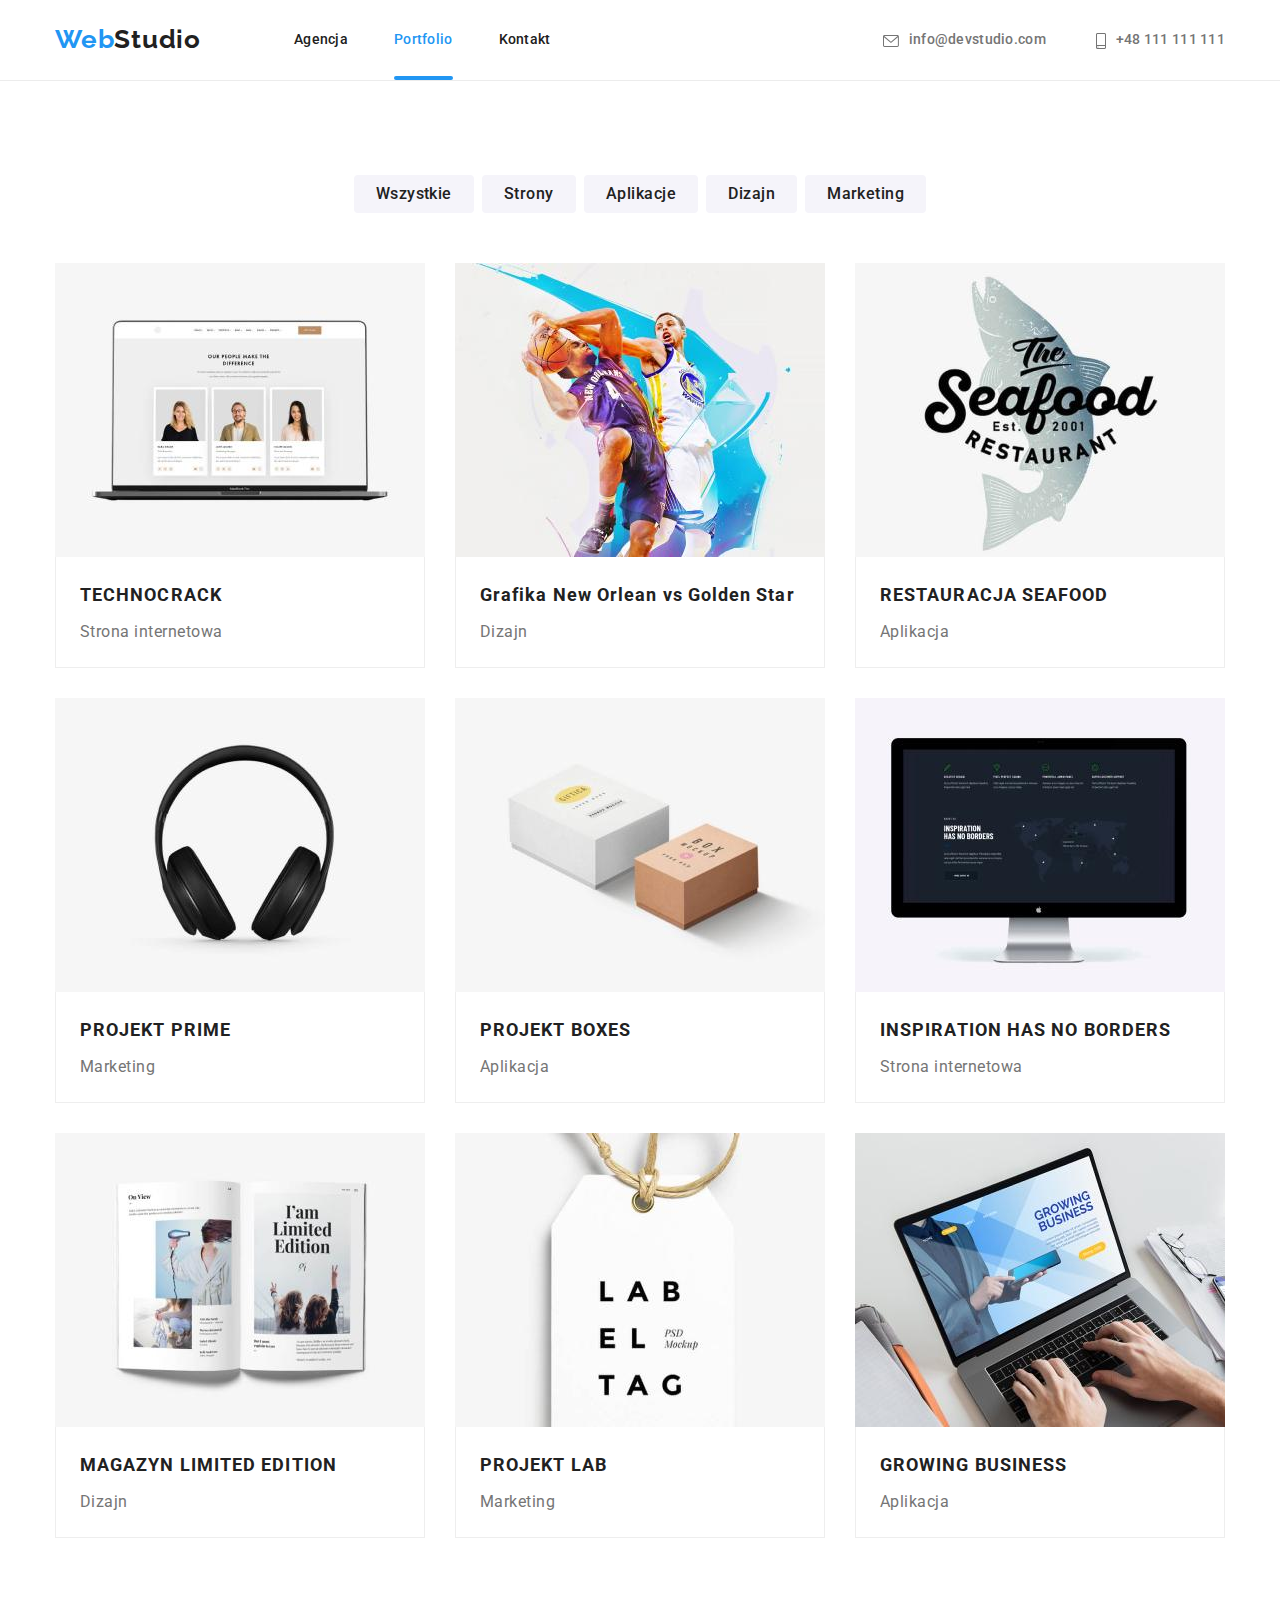
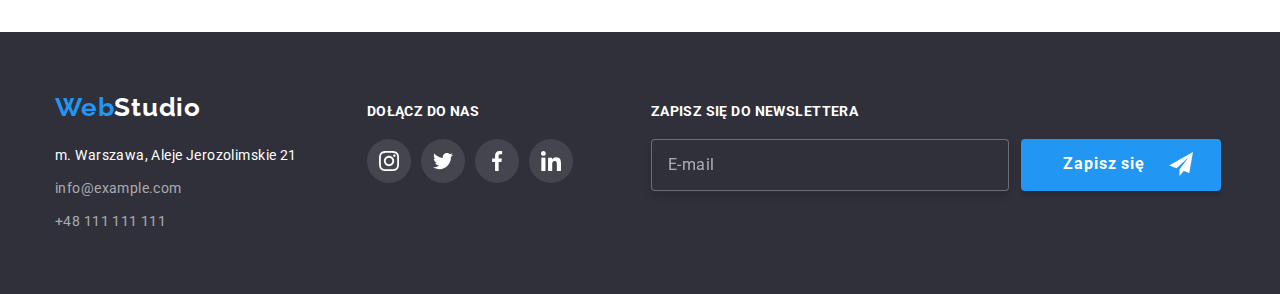
==== commit 526f7234: "Refaktoryzacja sekcji footer" ====
--- a/portfolio.html
+++ b/portfolio.html
@@ -35,15 +35,14 @@
             </nav>
             <ul class="header-address-list list">
                 <li class="header-address-list__item">
-                    <a class="header-address__link header-address__link-mail link" href="mailto:info@devstudio.com">
-                        <svg class="header-address__icon" width="16" height="12">
+                    <a class="header-address-list__link header-address-list__link-mail link" href="mailto:info@devstudio.com">
+                        <svg class="header-address-list__icon" width="16" height="12">
                             <use href="./images/svg/icons.svg#icon-envelope"></use>
                         </svg>info@devstudio.com</a>
                 </li>
                 <li class="header-address-list__item">
-
-                    <a class="header-address__link header-address__link-phone link" href="tel:+48111111111">
-                        <svg class="header-address__icon" width="10" height="16">
+                    <a class="header-address-list__link header-address-list__link-phone link" href="tel:+48111111111">
+                        <svg class="header-address-list__icon" width="10" height="16">
                             <use href="./images/svg/icons.svg#icon-smartphone"></use>
                         </svg>+48
                         111
@@ -224,18 +223,18 @@
     <!-- Page footer - left side -->
     <footer class="footer">
         <div class="container">
-            <div class="footer-left-side">
+            <div class="footer__left-side">
                 <a class="logo link" href="./index.html"><span class="logo--accent">Web</span><span
                         class="logo--dark-theme">Studio</span></a>
-                <address class=" address">
-                    <ul class="footer-list list">
-                        <li class="footer-list-item"><a class="footer-address-maps link"
+                <address class="address">
+                    <ul class="address-list list">
+                        <li class="address-list__item"><a class="address-list__link address-list__link--white link"
                                 href="https://goo.gl/maps/m3muW4rAkbrLs5uR9" target="_blank">m. Warszawa, Aleje
                                 Jerozolimskie
                                 21</a></li>
-                        <li class="footer-list-item"><a class="footer-address-mail link"
+                        <li class="address-list__item"><a class="address-list__link link"
                                 href="mailto:info@example.com">info@example.com</a></li>
-                        <li class="footer-list-item"><a class="footer-address-phone link" href="tel:+48111111111">+48
+                        <li class="address-list__item"><a class="address-list__link link" href="tel:+48111111111">+48
                                 111
                                 111
                                 111</a></li>
@@ -243,41 +242,41 @@
                 </address>
             </div>
             <!-- Page footer - center -->
-            <div class="footer-center">
-                <h3 class="third-header footer-third-header">dołącz do nas</h3>
+            <div class="footer__center">
+                <h3 class="third-header footer__third-header">dołącz do nas</h3>
                 <ul class="social-list list">
-                    <li class="social-list-item">
-                        <a class="social-list-link" href="#">
-                            <svg class="social-icon" width="20" height="20">
+                    <li class="social-list__item">
+                        <a class="social-list__link" href="#">
+                            <svg class="social-list__icon" width="20" height="20">
                                 <use href="./images/svg/icons.svg#icon-instagram"></use>
                             </svg>
                         </a>
                     </li>
-                    <li class="social-list-item"><a class="social-list-link" href="#">
-                            <svg class="social-icon" width="20" height="20">
+                    <li class="social-list__item"><a class="social-list__link" href="#">
+                            <svg class="social-list__icon" width="20" height="20">
                                 <use href="./images/svg/icons.svg#icon-twitter"></use>
                             </svg>
                         </a></li>
-                    <li class="social-list-item"><a class="social-list-link" href="#">
-                            <svg class="social-icon" width="20" height="20">
+                    <li class="social-list__item"><a class="social-list__link" href="#">
+                            <svg class="social-list__icon" width="20" height="20">
                                 <use href="./images/svg/icons.svg#icon-facebook"></use>
                             </svg>
                         </a></li>
-                    <li class="social-list-item"><a class="social-list-link" href="#">
-                            <svg class="social-icon" width="20" height="20">
+                    <li class="social-list__item"><a class="social-list__link" href="#">
+                            <svg class="social-list__icon" width="20" height="20">
                                 <use href="./images/svg/icons.svg#icon-linkedin"></use>
                             </svg>
                         </a></li>
                 </ul>
             </div>
             <!-- Page footer - right side - newsletter-->
-            <div class="footer-newsletter">
-                <h3 class="third-header footer-third-header">zapisz się do newslettera</h3>
-                <form class="footer-newsletter-form" name="footer-newsletter" autocomplete="on" formvalidate>
-                    <label class="footer-newsletter-email">
-                        <input class="newsletter-email" type="email" name="email" placeholder="E-mail"></label>
-                    <button class="newsletter-btn" type="submit">Zapisz się
-                        <svg class="newsletter-btn-icon" width="24" height="24">
+            <div class="footer__newsletter">
+                <h3 class="third-header footer__third-header">zapisz się do newslettera</h3>
+                <form class="footer-form__newsletter" name="footer-form-newsletter" autocomplete="on" formvalidate>
+                    <label class="newsletter__label">
+                        <input class="newsletter__email" type="email" name="email" placeholder="E-mail"></label>
+                    <button class="btn newsletter__btn" type="submit">Zapisz się
+                        <svg class="newsletter__btn-icon" width="24" height="24">
                             <use href="./images/svg/icons.svg#icon-send"></use>
                         </svg></button>
                 </form>
--- a/css/main.min.css
+++ b/css/main.min.css
@@ -1,2 +1,2 @@
-.visually-hidden{-moz-appearance:none;-webkit-appearance:none;appearance:none}body{font-family:"Roboto",sans-serif,"Raleway",sans-serif;color:#212121}h1,h2,h3,h4,h5,h6{margin:0;padding:0}ol,ul{margin:0;padding:0}p{margin:0;padding:0}img{display:block}.list{list-style:none}.link{text-decoration:none}.address{font-style:normal}.container{width:1200px;margin:0 auto;padding:0 15px;align-items:center}.header .container{display:flex;padding-top:24px;padding-bottom:25px;align-items:center}.hero-up-side .container{padding-top:200px;padding-bottom:200px}.hero-up-side .container,.about .container,.team .container,.customers .container{display:flex;flex-direction:column}.portfolio-view .container{display:flex;justify-content:center}.footer .container{display:flex;align-items:baseline}.section{padding-top:94px}.section:not(.hero-down-side){padding-bottom:94px}.backdrop{position:fixed;top:0;left:0;height:100%;width:100%;background:rgba(0,0,0,0.2);transition:opacity 0.5s cubic-bezier(0.4, 0, 0.2, 1)}.is-hidden{opacity:0;visibility:visible;pointer-events:none}.logo{margin-right:93px;font-family:"Raleway",sans-serif;font-weight:700;font-size:26px;line-height:1.192;letter-spacing:0.03em;color:#212121}.logo--accent{color:#2196f3}.logo--light-theme{color:#212121}.logo--dark-theme{color:#fff}.hero-main-header{padding-bottom:30px;max-width:696px;font-weight:900;font-size:44px;line-height:1.364;text-align:center;letter-spacing:0.06em;text-transform:uppercase}.second-header{padding-bottom:50px;font-weight:700;font-size:36px;line-height:1.167;text-align:center;letter-spacing:0.03em}.third-header{font-weight:700;font-size:14px;line-height:1.143;letter-spacing:0.03em;text-transform:uppercase}.btn{width:200px;font-weight:700;font-size:16px;line-height:1.875;text-align:center;letter-spacing:0.06em;box-shadow:0px 4px 4px rgba(0,0,0,0.15);border-radius:4px;border:none;background-color:#2196f3;color:#fff;cursor:pointer}.hero__btn{padding:10px 41px}.modal-btn-close{position:absolute;top:8px;right:8px;width:30px;height:30px;background:#fff;border:1px solid rgba(0,0,0,0.1);border-radius:50%;cursor:pointer}.close-btn{position:absolute;top:8px;right:8px}.modal-form-btn{display:block;margin:0 auto;padding:10px 76px;border:1px solid #2196f3}.filters__btn{padding:6px 22px;font-family:"Roboto",sans-serif;font-weight:500;font-size:16px;line-height:1.625;text-align:center;letter-spacing:0.03em;color:#212121;background:#f5f4fa;border-radius:4px;border:none;cursor:pointer;transition:background-color 0.5s cubic-bezier(0.4, 0, 0.2, 1),color 0.5s cubic-bezier(0.4, 0, 0.2, 1),box-shadow 0.5s cubic-bezier(0.4, 0, 0.2, 1)}.filters__btn:hover,.filters__btn:focus{background-color:#2196f3;color:#fff;box-shadow:0px 3px 1px rgba(0,0,0,0.1),0px 1px 2px rgba(0,0,0,0.08),0px 2px 2px rgba(0,0,0,0.12)}.newsletter-btn{display:flex;padding:10px 24px 10px 42px;outline:none}.newsletter-btn-icon{margin-left:24px}.modal{position:absolute;top:50%;left:50%;transform:translate(-50%, -50%);padding:40px;width:528px;min-height:581px;background:#fff;box-shadow:0px 1px 3px rgba(0,0,0,0.12),0px 1px 1px rgba(0,0,0,0.14),0px 2px 1px rgba(0,0,0,0.2);border-radius:4px;transition:transform 0.5s cubic-bezier(0.4, 0, 0.2, 1),opacity 0.5s cubic-bezier(0.4, 0, 0.2, 1);transform:translate3d(-50%, -50%, 0) scale3d(1, 1, 1);opacity:1}.is-hidden .modal{transform:translate3d(-50%, -50%, 0) scale3d(0, 0, 0);opacity:0}.modal-form-header{margin-bottom:12px;font-weight:700;font-size:20px;line-height:1.15;text-align:center;letter-spacing:0.03em;color:#212121}.modal-form{display:flex;flex-direction:column}.modal-form-field{font-size:12px;line-height:1.667;letter-spacing:0.01em;color:#757575}.modal-form-field:not(:nth-of-type(4)){margin-bottom:10px}.modal-form-input-wrapper{position:relative;display:block;margin-top:4px}.modal-form-input{padding-left:42px;width:100%;height:40px;border:1px solid rgba(33,33,33,0.2);background:#fff;border-radius:4px;transition:border-color 250ms cubic-bezier(0.4, 0, 0.2, 1);outline:none}.modal-form-input:focus,.modal-form-message:focus{border-color:#2196f3}.modal-form-icon{position:absolute;display:block;top:50%;left:15px;transform:translateY(-50%);transition:fill 250ms cubic-bezier(0.4, 0, 0.2, 1)}.modal-form-input:focus+.modal-form-icon{fill:#2196f3}.modal-form-message{margin-top:4px;padding:12px 16px;width:100%;height:120px;border:1px solid rgba(33,33,33,0.2);box-sizing:border-box;border-radius:4px;resize:none;outline:none;transition:border-color 250ms cubic-bezier(0.4, 0, 0.2, 1)}.modal-form-message::placeholder{color:rgba(117,117,117,0.5)}.modal-form-policy-text{margin:20px auto 30px;font-size:14px;line-height:1.714;letter-spacing:0.03em;color:#757575}.modal-form-policy-text::before{content:'';display:inline-block;margin-right:7px;width:16px;height:16px;border:2px solid #212121;border-radius:2px}.modal-form-policy:checked+.modal-form-policy-text::before{background-color:#2196f3;border:0.2px solid #2196f3;background-image:url("data:image/svg+xml;charset=utf8,%3Csvg width='16' height='15' viewBox='0 0 16 15' fill='none' xmlns='http://www.w3.org/2000/svg'%3E%3Crect width='16' height='15' rx='2' fill='%232196F3'/%3E%3Cpath d='M3.95703 7.75166L3.88825 7.68604L3.81923 7.75141L2.93123 8.59258L2.85486 8.66492L2.93097 8.73753L6.42671 12.0724L6.49574 12.1382L6.56476 12.0724L14.069 4.91352L14.1449 4.84116L14.069 4.76881L13.1873 3.92764L13.1183 3.86183L13.0493 3.92761L6.49577 10.1735L3.95703 7.75166Z' fill='white' stroke='white' stroke-width='0.2'/%3E%3C/svg%3E");background-repeat:no-repeat;background-position:center;transition:background-color 250ms cubic-bezier(0.4, 0, 0.2, 1),border-color 250ms cubic-bezier(0.4, 0, 0.2, 1)}.modal-form-policy-link{color:#2196f3}.social-list{display:flex;justify-content:center;margin-bottom:30px}.social-list__item{display:flex;justify-content:center}.social-list__item:not(:last-child){margin-right:10px}.social-list__link{display:flex;align-items:center;justify-content:center;height:44px;width:44px;fill:#afb1b8;background-color:#fff;border-radius:50%;transition:background-color 0.5s cubic-bezier(0.4, 0, 0.2, 1),fill 0.5s cubic-bezier(0.4, 0, 0.2, 1)}.social-list__link:hover,.social-list__link:focus{background-color:#2196f3;fill:#fff}.header{background-color:#fff;border-bottom:1px solid #ececec}.header-address-list{display:flex;margin-left:auto}.navigation-list__link,.header-address__link{font-weight:500;font-style:normal;font-size:14px;line-height:1.143;letter-spacing:0.02em}.navigation{display:flex}.navigation-list{display:flex;align-items:center}.navigation-list__item{position:relative}.navigation-list__item:not(:last-child){margin-right:46px}.navigation-list__link.active{color:#2196f3}.navigation-list__link.active::after{content:'';display:block;position:absolute;top:46px;width:100%;height:4px;background:transparent;border-radius:2px;background-color:#2196f3}.navigation-list__link{color:#212121;transition:color 0.5s cubic-bezier(0.4, 0, 0.2, 1)}.navigation-list__link:hover,.navigation-list__link:focus{color:#2196f3}.header-address__link{color:#757575;fill:#757575;transition:color 0.5s cubic-bezier(0.4, 0, 0.2, 1)}.header-address__link:hover,.header-address__link:focus{color:#2196f3;fill:#2196f3}.header-address__link-phone{margin-left:50px}.header-address__icon{margin-right:10px;vertical-align:middle;fill:currentColor}.hero-up-side{background-color:#2f303a;background-image:linear-gradient(rgba(47,48,58,0.4), rgba(47,48,58,0.4)),url(../images/background/bg_hero.jpg);background-repeat:no-repeat;background-position:center;color:#fff}.hero-list{display:flex;justify-content:space-between}.hero-list__item{max-width:270px;align-items:center}.hero-list__icon-bg{display:flex;align-items:center;justify-content:center;height:120px;margin-bottom:30px;border-radius:4px;background-color:#f5f4fa}.hero-list__description{margin-top:10px;font-size:14px;line-height:1.714;letter-spacing:0.03em;color:#757575}.about-img-list{display:flex}.about-img-list__item{position:relative}.about-img-list__item:not(:last-child){margin-right:30px}.about-img-list__text{position:absolute;display:block;top:224px;padding:27px;width:100%;font-weight:700;font-size:14px;line-height:1.143;text-align:center;letter-spacing:0.03em;text-transform:uppercase;color:#fff;background:rgba(47,48,58,0.8)}.team{background-color:#f5f4fa}.team-list{display:flex}.team-list__item{display:flex;flex-direction:column;background:#fff;box-shadow:0px 1px 3px rgba(0,0,0,0.12),0px 1px 1px rgba(0,0,0,0.14),0px 2px 1px rgba(0,0,0,0.2);border-radius:0px 0px 4px 4px}.team-list__item:not(:last-child){margin-right:30px}.team-list__name{margin-top:30px;margin-bottom:10px;font-weight:500}.team-list__name,.team-list__job{font-size:16px;line-height:1.188;letter-spacing:0.03em;text-align:center}.team-list__job{margin-bottom:16px;color:#757575}.customers-list{display:flex;justify-content:center;margin:auto}.customers-list__item{display:flex;justify-content:center}.customers-list__item:not(:last-child){margin-right:30px}.customers-list__link{display:flex;justify-content:center;align-items:center;height:92px;width:170px;fill:#afb1b8;border:1px solid #afb1b8;border-radius:4px;transition:border-color 0.5s cubic-bezier(0.4, 0, 0.2, 1),fill 0.5s cubic-bezier(0.4, 0, 0.2, 1)}.customers-list__link:hover,.customers-list__link:focus{border-color:#2196f3;fill:#2196f3}.footer{padding:60px 0;font-size:14px;line-height:1.714;letter-spacing:0.03em;background-color:#2f303a}.footer-left-side{margin-right:70px}.footer-center{margin-right:78px}.address{margin-top:20px}.footer-list__item:nth-child(2){margin:9px 0}.footer-address-maps{color:#fff;transition:color 0.5s cubic-bezier(0.4, 0, 0.2, 1)}.footer-address-mail,.footer-address-phone{color:rgba(255,255,255,0.6);transition:color 0.5s cubic-bezier(0.4, 0, 0.2, 1)}.footer-address-maps:hover,.footer-address-maps:focus,.footer-address-mail:hover,.footer-address-mail:focus,.footer-address-phone:hover,.footer-address-phone:focus{color:#2196f3}.footer-third-header{margin-bottom:20px;color:#fff}.footer .social-list__link{fill:#fff;background:rgba(255,255,255,0.1);transition:background-color 0.5s cubic-bezier(0.4, 0, 0.2, 1),fill 0.5s cubic-bezier(0.4, 0, 0.2, 1)}.footer .social-list__link:hover,.footer .social-list__link:focus{background-color:#2196f3;fill:#fff}.footer-newsletter-form{display:flex}.newsletter-email,.newsletter-email::placeholder{font-size:16px;line-height:1.25;letter-spacing:0.03em;color:rgba(255,255,255,0.6)}.newsletter-email{display:flex;align-items:center;margin-right:12px;padding:15px 16px;width:358px;border:1px solid rgba(255,255,255,0.3);box-sizing:border-box;filter:drop-shadow(0px 4px 4px rgba(0,0,0,0.15));border-radius:4px;background-color:#2f303a;outline:none;transition:border-color 250ms cubic-bezier(0.4, 0, 0.2, 1)}.newsletter-email:focus{border-color:#2196f3}.filter-buttons-list{display:flex;margin-bottom:50px}.filter-buttons-item:not(:last-child){margin-right:8px}.navigation-list-link-portfolio{color:#2196f3}.portfolio-list{display:flex;justify-content:space-between;flex-wrap:wrap}.portfolio-list-item{position:relative;margin-bottom:30px;background:#fff;overflow:hidden;cursor:pointer;transition:box-shadow 0.5s cubic-bezier(0.4, 0, 0.2, 1)}.portfolio-list-item:hover,.portfolio-list-item:focus{box-shadow:0px 1px 1px rgba(0,0,0,0.12),0px 4px 4px rgba(0,0,0,0.06),1px 4px 6px rgba(0,0,0,0.16)}.portfolio-list-item:nth-child(n+7){margin-bottom:0}.overlay{position:absolute;display:flex;padding-left:24px;padding-right:45px;height:294px;top:0;background:rgba(33,150,243,0.9);transform:translateY(295px);transition:transform 0.5s cubic-bezier(0.4, 0, 0.2, 1)}.portfolio-list-item:hover .overlay{transform:translateY(0)}.overlay-text{margin:auto;font-weight:400;font-size:18px;line-height:1.556;color:#fff;letter-spacing:0.03em}.portfolio-list-wraper{position:relative;background:#fff;border-right:1px solid #eee;border-bottom:1px solid #eee;border-left:1px solid #eee}.portfolio-third-header-name{padding:20px 24px 4px;font-weight:700;font-size:18px;line-height:2;letter-spacing:0.06em}.portfolio-project-description{padding-bottom:20px;padding-left:24px;font-size:16px;line-height:1.875;letter-spacing:0.03em;color:#757575}
+.visually-hidden{-moz-appearance:none;-webkit-appearance:none;appearance:none}body{font-family:"Roboto",sans-serif,"Raleway",sans-serif;color:#212121}h1,h2,h3,h4,h5,h6{margin:0;padding:0}ol,ul{margin:0;padding:0}p{margin:0;padding:0}img{display:block}.list{list-style:none}.link{text-decoration:none}.address{font-style:normal}.container{width:1200px;margin:0 auto;padding:0 15px;align-items:center}.header .container{display:flex;padding-top:24px;padding-bottom:25px;align-items:center}.hero-up-side .container{padding-top:200px;padding-bottom:200px}.hero-up-side .container,.about .container,.team .container,.customers .container{display:flex;flex-direction:column}.portfolio-view .container{display:flex;justify-content:center}.footer .container{display:flex;align-items:baseline}.section{padding-top:94px}.section:not(.hero-down-side){padding-bottom:94px}.backdrop{position:fixed;top:0;left:0;height:100%;width:100%;background:rgba(0,0,0,0.2);transition:opacity 0.5s cubic-bezier(0.4, 0, 0.2, 1)}.is-hidden{opacity:0;visibility:visible;pointer-events:none}.logo{margin-right:93px;font-family:"Raleway",sans-serif;font-weight:700;font-size:26px;line-height:1.192;letter-spacing:0.03em;color:#212121}.logo--accent{color:#2196f3}.logo--light-theme{color:#212121}.logo--dark-theme{color:#fff}.hero-main-header{padding-bottom:30px;max-width:696px;font-weight:900;font-size:44px;line-height:1.364;text-align:center;letter-spacing:0.06em;text-transform:uppercase}.second-header{padding-bottom:50px;font-weight:700;font-size:36px;line-height:1.167;text-align:center;letter-spacing:0.03em}.third-header{font-weight:700;font-size:14px;line-height:1.143;letter-spacing:0.03em;text-transform:uppercase}.btn{width:200px;font-weight:700;font-size:16px;line-height:1.875;text-align:center;letter-spacing:0.06em;box-shadow:0px 4px 4px rgba(0,0,0,0.15);border-radius:4px;border:none;background-color:#2196f3;color:#fff;cursor:pointer}.hero__btn{padding:10px 41px}.modal-btn-close{position:absolute;top:8px;right:8px;width:30px;height:30px;background:#fff;border:1px solid rgba(0,0,0,0.1);border-radius:50%;cursor:pointer}.close-btn{position:absolute;top:8px;right:8px}.modal-form-btn{display:block;margin:0 auto;padding:10px 76px;border:1px solid #2196f3}.filters__btn{padding:6px 22px;font-family:"Roboto",sans-serif;font-weight:500;font-size:16px;line-height:1.625;text-align:center;letter-spacing:0.03em;color:#212121;background:#f5f4fa;border-radius:4px;border:none;cursor:pointer;transition:background-color 0.5s cubic-bezier(0.4, 0, 0.2, 1),color 0.5s cubic-bezier(0.4, 0, 0.2, 1),box-shadow 0.5s cubic-bezier(0.4, 0, 0.2, 1)}.filters__btn:hover,.filters__btn:focus{background-color:#2196f3;color:#fff;box-shadow:0px 3px 1px rgba(0,0,0,0.1),0px 1px 2px rgba(0,0,0,0.08),0px 2px 2px rgba(0,0,0,0.12)}.newsletter__btn{display:flex;padding:10px 24px 10px 42px;outline:none}.newsletter__btn-icon{margin-top:3px;margin-left:24px}.modal{position:absolute;top:50%;left:50%;transform:translate(-50%, -50%);padding:40px;width:528px;min-height:581px;background:#fff;box-shadow:0px 1px 3px rgba(0,0,0,0.12),0px 1px 1px rgba(0,0,0,0.14),0px 2px 1px rgba(0,0,0,0.2);border-radius:4px;transition:transform 0.5s cubic-bezier(0.4, 0, 0.2, 1),opacity 0.5s cubic-bezier(0.4, 0, 0.2, 1);transform:translate3d(-50%, -50%, 0) scale3d(1, 1, 1);opacity:1}.is-hidden .modal{transform:translate3d(-50%, -50%, 0) scale3d(0, 0, 0);opacity:0}.modal-form-header{margin-bottom:12px;font-weight:700;font-size:20px;line-height:1.15;text-align:center;letter-spacing:0.03em;color:#212121}.modal-form{display:flex;flex-direction:column}.modal-form-field{font-size:12px;line-height:1.667;letter-spacing:0.01em;color:#757575}.modal-form-field:not(:nth-of-type(4)){margin-bottom:10px}.modal-form-input-wrapper{position:relative;display:block;margin-top:4px}.modal-form-input{padding-left:42px;width:100%;height:40px;border:1px solid rgba(33,33,33,0.2);background:#fff;border-radius:4px;transition:border-color 250ms cubic-bezier(0.4, 0, 0.2, 1);outline:none}.modal-form-input:focus,.modal-form-message:focus{border-color:#2196f3}.modal-form-icon{position:absolute;display:block;top:50%;left:15px;transform:translateY(-50%);transition:fill 250ms cubic-bezier(0.4, 0, 0.2, 1)}.modal-form-input:focus+.modal-form-icon{fill:#2196f3}.modal-form-message{margin-top:4px;padding:12px 16px;width:100%;height:120px;border:1px solid rgba(33,33,33,0.2);box-sizing:border-box;border-radius:4px;resize:none;outline:none;transition:border-color 250ms cubic-bezier(0.4, 0, 0.2, 1)}.modal-form-message::placeholder{color:rgba(117,117,117,0.5)}.modal-form-policy-text{margin:20px auto 30px;font-size:14px;line-height:1.714;letter-spacing:0.03em;color:#757575}.modal-form-policy-text::before{content:'';display:inline-block;margin-right:7px;width:16px;height:16px;border:2px solid #212121;border-radius:2px}.modal-form-policy:checked+.modal-form-policy-text::before{background-color:#2196f3;border:0.2px solid #2196f3;background-image:url("data:image/svg+xml;charset=utf8,%3Csvg width='16' height='15' viewBox='0 0 16 15' fill='none' xmlns='http://www.w3.org/2000/svg'%3E%3Crect width='16' height='15' rx='2' fill='%232196F3'/%3E%3Cpath d='M3.95703 7.75166L3.88825 7.68604L3.81923 7.75141L2.93123 8.59258L2.85486 8.66492L2.93097 8.73753L6.42671 12.0724L6.49574 12.1382L6.56476 12.0724L14.069 4.91352L14.1449 4.84116L14.069 4.76881L13.1873 3.92764L13.1183 3.86183L13.0493 3.92761L6.49577 10.1735L3.95703 7.75166Z' fill='white' stroke='white' stroke-width='0.2'/%3E%3C/svg%3E");background-repeat:no-repeat;background-position:center;transition:background-color 250ms cubic-bezier(0.4, 0, 0.2, 1),border-color 250ms cubic-bezier(0.4, 0, 0.2, 1)}.modal-form-policy-link{color:#2196f3}.social-list{display:flex;justify-content:center;margin-bottom:30px}.social-list__item{display:flex;justify-content:center}.social-list__item:not(:last-child){margin-right:10px}.social-list__link{display:flex;align-items:center;justify-content:center;height:44px;width:44px;fill:#afb1b8;background-color:#fff;border-radius:50%;transition:background-color 0.5s cubic-bezier(0.4, 0, 0.2, 1),fill 0.5s cubic-bezier(0.4, 0, 0.2, 1)}.social-list__link:hover,.social-list__link:focus{background-color:#2196f3;fill:#fff}.header{background-color:#fff;border-bottom:1px solid #ececec}.header-address-list{display:flex;margin-left:auto}.header-address-list__link{color:#757575;fill:#757575;transition:color 0.5s cubic-bezier(0.4, 0, 0.2, 1)}.header-address-list__link:hover,.header-address-list__link:focus{color:#2196f3;fill:#2196f3}.header-address-list__link-phone{margin-left:50px}.header-address-list__icon{margin-right:10px;vertical-align:middle;fill:currentColor}.navigation-list__link,.header-address-list__link{font-weight:500;font-style:normal;font-size:14px;line-height:1.143;letter-spacing:0.02em}.navigation{display:flex}.navigation-list{display:flex;align-items:center}.navigation-list__item{position:relative}.navigation-list__item:not(:last-child){margin-right:46px}.navigation-list__link.active{color:#2196f3}.navigation-list__link.active::after{content:'';display:block;position:absolute;top:46px;width:100%;height:4px;background:transparent;border-radius:2px;background-color:#2196f3}.navigation-list__link{color:#212121;transition:color 0.5s cubic-bezier(0.4, 0, 0.2, 1)}.navigation-list__link:hover,.navigation-list__link:focus{color:#2196f3}.hero-up-side{background-color:#2f303a;background-image:linear-gradient(rgba(47,48,58,0.4), rgba(47,48,58,0.4)),url(../images/background/bg_hero.jpg);background-repeat:no-repeat;background-position:center;color:#fff}.hero-list{display:flex;justify-content:space-between}.hero-list__item{max-width:270px;align-items:center}.hero-list__icon-bg{display:flex;align-items:center;justify-content:center;height:120px;margin-bottom:30px;border-radius:4px;background-color:#f5f4fa}.hero-list__description{margin-top:10px;font-size:14px;line-height:1.714;letter-spacing:0.03em;color:#757575}.about-img-list{display:flex}.about-img-list__item{position:relative}.about-img-list__item:not(:last-child){margin-right:30px}.about-img-list__text{position:absolute;display:block;top:224px;padding:27px;width:100%;font-weight:700;font-size:14px;line-height:1.143;text-align:center;letter-spacing:0.03em;text-transform:uppercase;color:#fff;background:rgba(47,48,58,0.8)}.team{background-color:#f5f4fa}.team-list{display:flex}.team-list__item{display:flex;flex-direction:column;background:#fff;box-shadow:0px 1px 3px rgba(0,0,0,0.12),0px 1px 1px rgba(0,0,0,0.14),0px 2px 1px rgba(0,0,0,0.2);border-radius:0px 0px 4px 4px}.team-list__item:not(:last-child){margin-right:30px}.team-list__name{margin-top:30px;margin-bottom:10px;font-weight:500}.team-list__name,.team-list__job{font-size:16px;line-height:1.188;letter-spacing:0.03em;text-align:center}.team-list__job{margin-bottom:16px;color:#757575}.customers-list{display:flex;justify-content:center;margin:auto}.customers-list__item{display:flex;justify-content:center}.customers-list__item:not(:last-child){margin-right:30px}.customers-list__link{display:flex;justify-content:center;align-items:center;height:92px;width:170px;fill:#afb1b8;border:1px solid #afb1b8;border-radius:4px;transition:border-color 0.5s cubic-bezier(0.4, 0, 0.2, 1),fill 0.5s cubic-bezier(0.4, 0, 0.2, 1)}.customers-list__link:hover,.customers-list__link:focus{border-color:#2196f3;fill:#2196f3}.footer{padding:60px 0;font-size:14px;line-height:1.714;letter-spacing:0.03em;background-color:#2f303a}.footer__left-side{margin-right:70px}.footer__center{margin-right:78px}.footer__third-header{margin-bottom:20px;color:#fff}.footer .social-list__link{fill:#fff;background:rgba(255,255,255,0.1);transition:background-color 0.5s cubic-bezier(0.4, 0, 0.2, 1),fill 0.5s cubic-bezier(0.4, 0, 0.2, 1)}.footer .social-list__link:hover,.footer .social-list__link:focus{background-color:#2196f3;fill:#fff}.address{margin-top:20px}.address-list__item:nth-child(2){margin:9px 0}.address-list__link{color:rgba(255,255,255,0.6);transition:color 250ms cubic-bezier(0.4, 0, 0.2, 1)}.address-list__link:hover,.address-list__link:focus{color:#2196f3}.address-list__link--white{color:#fff;transition:color 0.5s cubic-bezier(0.4, 0, 0.2, 1)}.footer-form__newsletter{display:flex}.newsletter__email{display:flex;align-items:center;margin-right:12px;padding:15px 16px;width:358px;border:1px solid rgba(255,255,255,0.3);box-sizing:border-box;filter:drop-shadow(0px 4px 4px rgba(0,0,0,0.15));border-radius:4px;background-color:#2f303a;outline:none;transition:border-color 250ms cubic-bezier(0.4, 0, 0.2, 1)}.newsletter__email,.newsletter__email::placeholder{font-size:16px;line-height:1.25;letter-spacing:0.03em;color:rgba(255,255,255,0.6)}.newsletter__email:focus{border-color:#2196f3}.filter-buttons-list{display:flex;margin-bottom:50px}.filter-buttons-item:not(:last-child){margin-right:8px}.navigation-list-link-portfolio{color:#2196f3}.portfolio-list{display:flex;justify-content:space-between;flex-wrap:wrap}.portfolio-list-item{position:relative;margin-bottom:30px;background:#fff;overflow:hidden;cursor:pointer;transition:box-shadow 0.5s cubic-bezier(0.4, 0, 0.2, 1)}.portfolio-list-item:hover,.portfolio-list-item:focus{box-shadow:0px 1px 1px rgba(0,0,0,0.12),0px 4px 4px rgba(0,0,0,0.06),1px 4px 6px rgba(0,0,0,0.16)}.portfolio-list-item:nth-child(n+7){margin-bottom:0}.overlay{position:absolute;display:flex;padding-left:24px;padding-right:45px;height:294px;top:0;background:rgba(33,150,243,0.9);transform:translateY(295px);transition:transform 0.5s cubic-bezier(0.4, 0, 0.2, 1)}.portfolio-list-item:hover .overlay{transform:translateY(0)}.overlay-text{margin:auto;font-weight:400;font-size:18px;line-height:1.556;color:#fff;letter-spacing:0.03em}.portfolio-list-wraper{position:relative;background:#fff;border-right:1px solid #eee;border-bottom:1px solid #eee;border-left:1px solid #eee}.portfolio-third-header-name{padding:20px 24px 4px;font-weight:700;font-size:18px;line-height:2;letter-spacing:0.06em}.portfolio-project-description{padding-bottom:20px;padding-left:24px;font-size:16px;line-height:1.875;letter-spacing:0.03em;color:#757575}
 /*# sourceMappingURL=main.min.css.map */